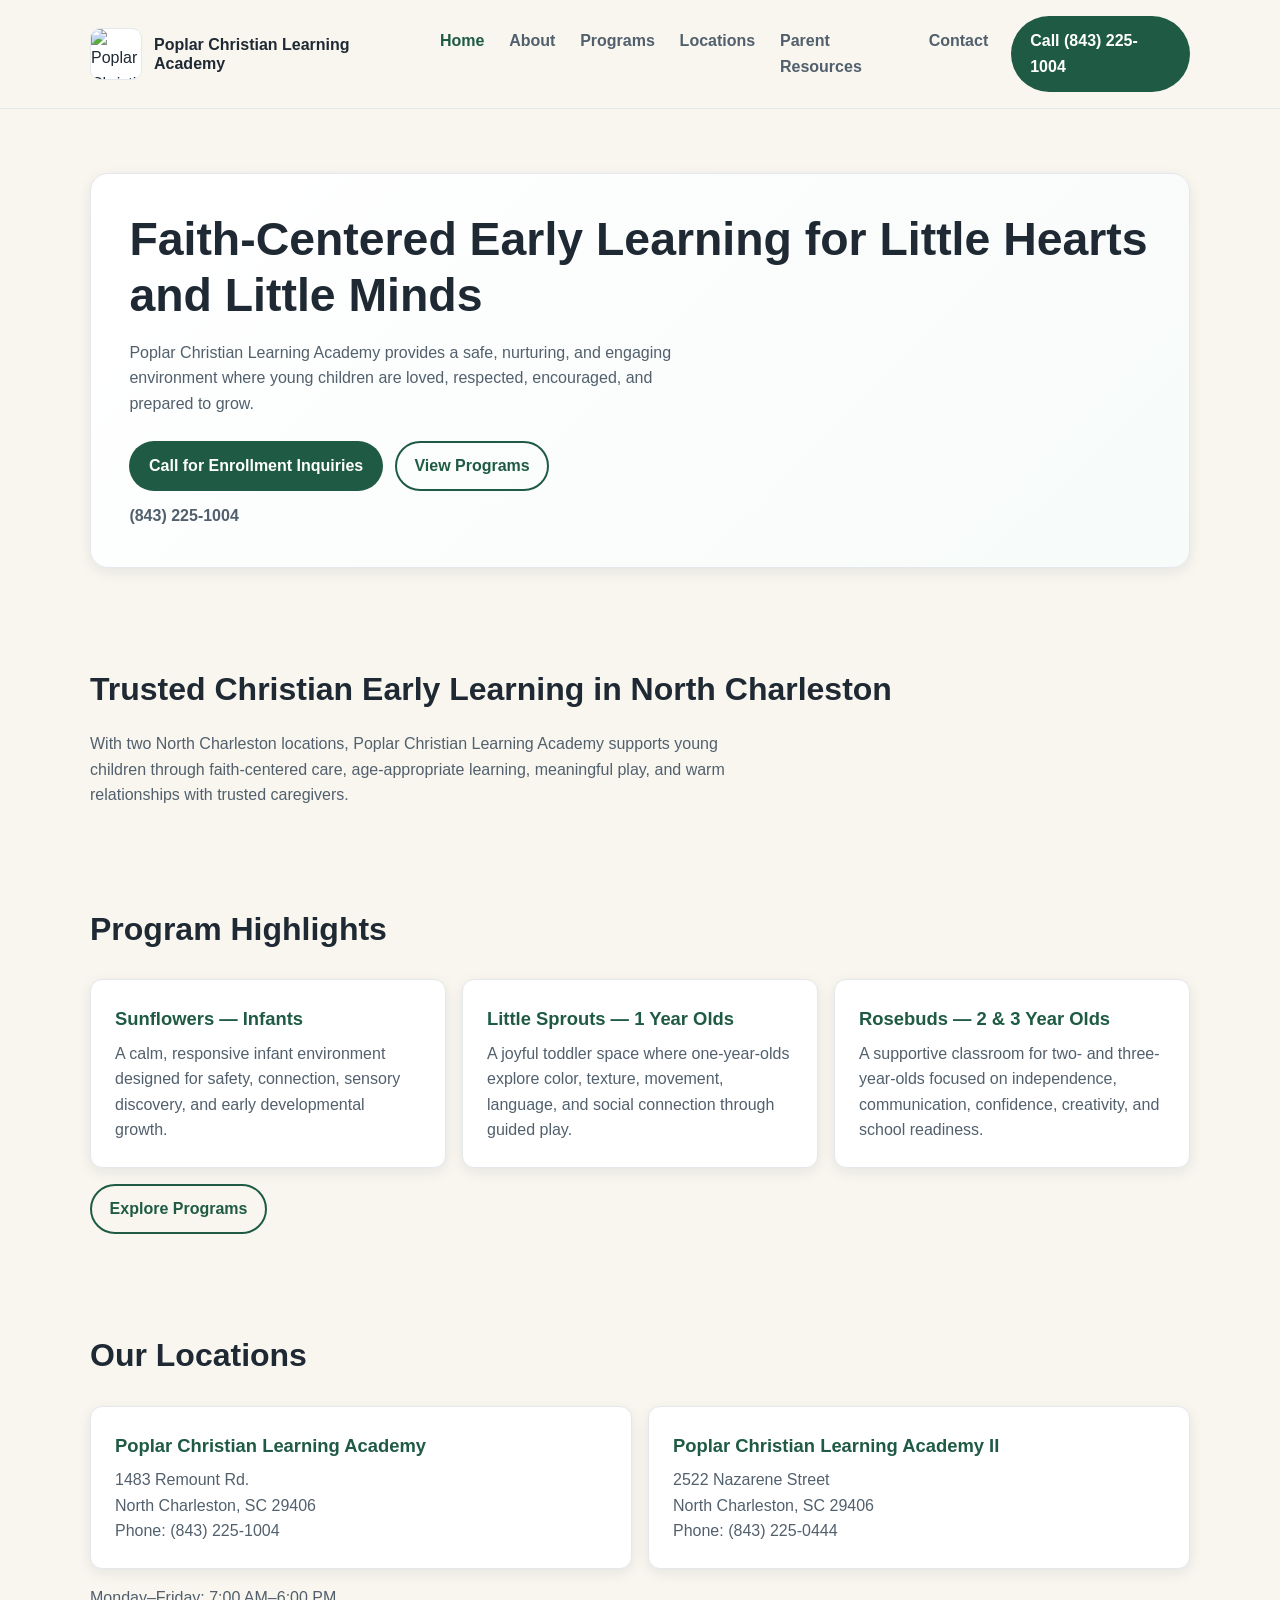
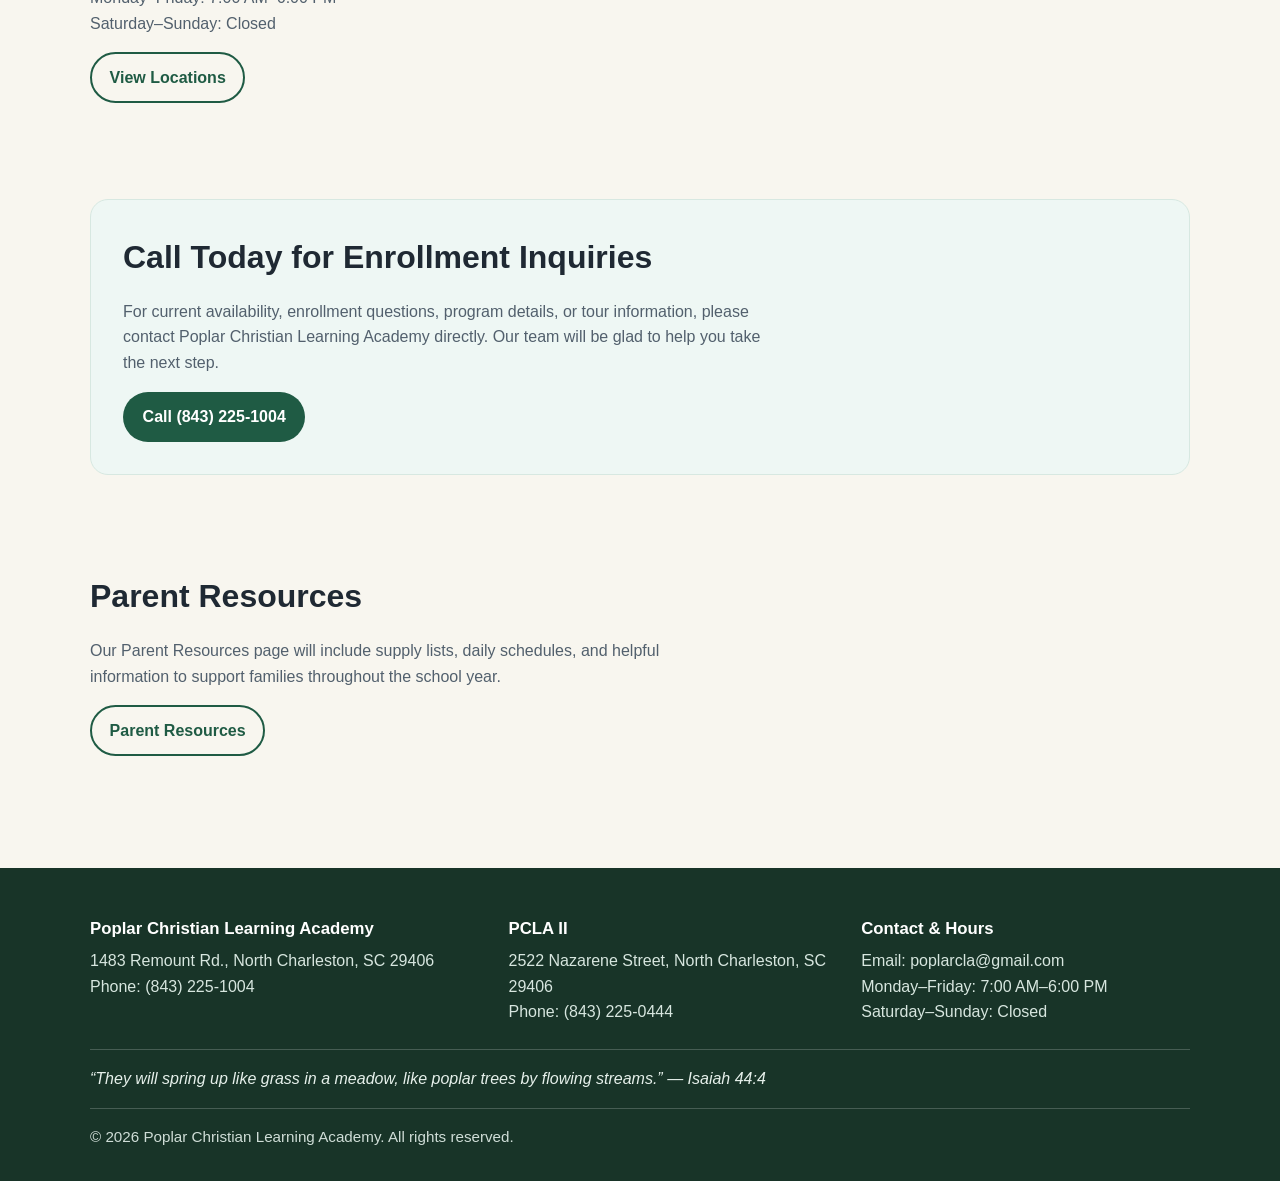
==== index.html @ 13c890c9 "Build initial static PCLA website shell and homepage" ====
<!doctype html>
<html lang="en">
<head>
  <meta charset="utf-8" />
  <meta name="viewport" content="width=device-width, initial-scale=1" />
  <title>Poplar Christian Learning Academy | Home</title>
  <meta name="description" content="Faith-centered early learning and childcare in North Charleston. Call Poplar Christian Learning Academy for enrollment inquiries." />
  <link rel="stylesheet" href="assets/css/styles.css" />
</head>
<body>
<header class="site-header">
  <div class="container">
    <div class="header-row">
      <a class="brand" href="index.html">
        <img class="logo" src="assets/images/logo/poplar_cla.png" alt="Poplar Christian Learning Academy logo" />
        <span class="brand-title">Poplar Christian Learning Academy</span>
      </a>
      <button class="nav-toggle" aria-expanded="false" aria-controls="site-nav" aria-label="Toggle menu">☰</button>
      <nav id="site-nav" class="site-nav" data-open="false" aria-label="Main navigation">
        <ul class="nav-list">
          <li><a class="nav-link" href="index.html" aria-current="page">Home</a></li><li><a class="nav-link" href="about.html">About</a></li><li><a class="nav-link" href="programs.html">Programs</a></li><li><a class="nav-link" href="locations.html">Locations</a></li><li><a class="nav-link" href="parent-resources.html">Parent Resources</a></li><li><a class="nav-link" href="contact.html">Contact</a></li>
        </ul>
      </nav>
      <a class="btn btn-primary header-cta" href="tel:+18432251004">Call (843) 225-1004</a>
    </div>
  </div>
</header>
<main>
  <section class="hero"><div class="container"><div class="hero-card"><h1>Faith-Centered Early Learning for Little Hearts and Little Minds</h1><p>Poplar Christian Learning Academy provides a safe, nurturing, and engaging environment where young children are loved, respected, encouraged, and prepared to grow.</p><div class="hero-actions"><a class="btn btn-primary" href="tel:+18432251004">Call for Enrollment Inquiries</a><a class="btn btn-secondary" href="programs.html">View Programs</a></div><p class="hero-phone">(843) 225-1004</p></div></div></section>
  <section class="section"><div class="container"><h2>Trusted Christian Early Learning in North Charleston</h2><p class="lead">With two North Charleston locations, Poplar Christian Learning Academy supports young children through faith-centered care, age-appropriate learning, meaningful play, and warm relationships with trusted caregivers.</p></div></section>
  <section class="section"><div class="container"><h2>Program Highlights</h2><div class="card-grid cols-3"><article class="card"><h3>Sunflowers — Infants</h3><p>A calm, responsive infant environment designed for safety, connection, sensory discovery, and early developmental growth.</p></article><article class="card"><h3>Little Sprouts — 1 Year Olds</h3><p>A joyful toddler space where one-year-olds explore color, texture, movement, language, and social connection through guided play.</p></article><article class="card"><h3>Rosebuds — 2 &amp; 3 Year Olds</h3><p>A supportive classroom for two- and three-year-olds focused on independence, communication, confidence, creativity, and school readiness.</p></article></div><p style="margin-top:1rem"><a class="btn btn-secondary" href="programs.html">Explore Programs</a></p></div></section>
  <section class="section"><div class="container"><h2>Our Locations</h2><div class="card-grid cols-2"><article class="card"><h3>Poplar Christian Learning Academy</h3><address>1483 Remount Rd.<br />North Charleston, SC 29406<br />Phone: <a href="tel:+18432251004">(843) 225-1004</a></address></article><article class="card"><h3>Poplar Christian Learning Academy II</h3><address>2522 Nazarene Street<br />North Charleston, SC 29406<br />Phone: <a href="tel:+18432250444">(843) 225-0444</a></address></article></div><p class="lead" style="margin-top:1rem">Monday–Friday: 7:00 AM–6:00 PM<br />Saturday–Sunday: Closed</p><p style="margin-top:1rem"><a class="btn btn-secondary" href="locations.html">View Locations</a></p></div></section>
  <section class="section"><div class="container"><div class="banner"><h2>Call Today for Enrollment Inquiries</h2><p class="lead">For current availability, enrollment questions, program details, or tour information, please contact Poplar Christian Learning Academy directly. Our team will be glad to help you take the next step.</p><p style="margin-top:1rem"><a class="btn btn-primary" href="tel:+18432251004">Call (843) 225-1004</a></p></div></div></section>
  <section class="section"><div class="container"><h2>Parent Resources</h2><p class="lead">Our Parent Resources page will include supply lists, daily schedules, and helpful information to support families throughout the school year.</p><p style="margin-top:1rem"><a class="btn btn-secondary" href="parent-resources.html">Parent Resources</a></p></div></section>
</main>
<footer class="site-footer"><div class="container"><div class="footer-grid"><div><h3 class="footer-title">Poplar Christian Learning Academy</h3><p class="footer-text">1483 Remount Rd., North Charleston, SC 29406</p><p class="footer-text">Phone: <a href="tel:+18432251004">(843) 225-1004</a></p></div><div><h3 class="footer-title">PCLA II</h3><p class="footer-text">2522 Nazarene Street, North Charleston, SC 29406</p><p class="footer-text">Phone: <a href="tel:+18432250444">(843) 225-0444</a></p></div><div><h3 class="footer-title">Contact &amp; Hours</h3><p class="footer-text">Email: <a href="mailto:poplarcla@gmail.com">poplarcla@gmail.com</a></p><p class="footer-text">Monday–Friday: 7:00 AM–6:00 PM</p><p class="footer-text">Saturday–Sunday: Closed</p></div></div><p class="scripture">“They will spring up like grass in a meadow, like poplar trees by flowing streams.” — Isaiah 44:4</p><p class="copyright">© 2026 Poplar Christian Learning Academy. All rights reserved.</p></div></footer>
<script src="assets/js/main.js"></script>
</body>
</html>
---- assets/css/styles.css ----
:root {
  --color-bg: #f8f6ef;
  --color-surface: #ffffff;
  --color-text: #1f2933;
  --color-muted: #52606d;
  --color-primary: #1f5b44;
  --color-primary-dark: #174735;
  --color-accent: #d9b86a;
  --color-support: #2d6f7f;
  --color-border: #e4e7eb;
  --shadow-sm: 0 4px 14px rgba(17, 24, 39, 0.08);
  --radius-md: 12px;
  --radius-lg: 18px;
  --space-1: 0.5rem;
  --space-2: 0.75rem;
  --space-3: 1rem;
  --space-4: 1.5rem;
  --space-5: 2rem;
  --space-6: 3rem;
  --space-7: 4rem;
  --max-width: 1100px;
}

* { box-sizing: border-box; margin: 0; padding: 0; }

body {
  font-family: "Segoe UI", Tahoma, Geneva, Verdana, sans-serif;
  color: var(--color-text);
  background: var(--color-bg);
  line-height: 1.6;
}

img { max-width: 100%; display: block; }
a { color: inherit; text-decoration: none; }
ul { list-style: none; }

.container { width: min(100% - 2rem, var(--max-width)); margin-inline: auto; }
.section { padding: var(--space-6) 0; }
.section h2 { font-size: clamp(1.5rem, 2.5vw, 2rem); margin-bottom: var(--space-3); }
.lead { color: var(--color-muted); max-width: 72ch; }

.site-header {
  position: sticky;
  top: 0;
  z-index: 20;
  background: rgba(248, 246, 239, 0.97);
  border-bottom: 1px solid var(--color-border);
}

.header-row { display: flex; align-items: center; justify-content: space-between; gap: var(--space-3); padding: var(--space-3) 0; }
.brand { display: flex; align-items: center; gap: var(--space-2); min-width: 0; }
.logo { width: 52px; height: 52px; object-fit: contain; border-radius: 10px; background: #fff; border: 1px solid var(--color-border); }
.brand-title { font-size: 1rem; font-weight: 700; line-height: 1.2; }

.nav-toggle {
  border: 1px solid var(--color-border);
  background: var(--color-surface);
  border-radius: 8px;
  padding: 0.4rem 0.65rem;
  font-size: 1.2rem;
  color: var(--color-primary);
}

.site-nav { display: none; width: 100%; }
.site-nav[data-open="true"] { display: block; }
.nav-list { display: flex; flex-direction: column; gap: var(--space-1); padding: var(--space-2) 0 var(--space-3); }
.nav-link { display: inline-block; padding: 0.45rem 0.4rem; color: var(--color-muted); font-weight: 600; }
.nav-link:hover, .nav-link:focus-visible, .nav-link[aria-current="page"] { color: var(--color-primary); }

.header-cta { display: none; }

.btn {
  display: inline-flex;
  align-items: center;
  justify-content: center;
  gap: 0.35rem;
  border-radius: 999px;
  font-weight: 700;
  padding: 0.65rem 1.1rem;
  border: 2px solid transparent;
}
.btn-primary { background: var(--color-primary); color: #fff; }
.btn-primary:hover, .btn-primary:focus-visible { background: var(--color-primary-dark); }
.btn-secondary { border-color: var(--color-primary); color: var(--color-primary); background: transparent; }
.btn-secondary:hover, .btn-secondary:focus-visible { background: #e8f2ee; }

.hero { padding: var(--space-7) 0 var(--space-6); }
.hero-card {
  background: linear-gradient(135deg, #ffffff 0%, #f7fbf9 100%);
  border: 1px solid var(--color-border);
  border-radius: var(--radius-lg);
  padding: clamp(1.25rem, 3vw, 2.5rem);
  box-shadow: var(--shadow-sm);
}
.hero h1 { font-size: clamp(1.9rem, 4.2vw, 2.9rem); line-height: 1.2; margin-bottom: var(--space-3); }
.hero p { color: var(--color-muted); max-width: 65ch; }
.hero-actions { display: flex; flex-wrap: wrap; gap: var(--space-2); margin-top: var(--space-4); }
.hero-phone { margin-top: var(--space-2); font-weight: 700; color: var(--color-support); }

.card-grid { display: grid; gap: var(--space-3); margin-top: var(--space-4); }
.card {
  background: var(--color-surface);
  border: 1px solid var(--color-border);
  border-radius: var(--radius-md);
  padding: var(--space-4);
  box-shadow: var(--shadow-sm);
}
.card h3 { font-size: 1.15rem; margin-bottom: 0.45rem; color: var(--color-primary); }
.card p, .card address { color: var(--color-muted); font-style: normal; }

.banner {
  background: #eef7f4;
  border: 1px solid #d7e8e1;
  border-radius: var(--radius-lg);
  padding: var(--space-5);
}

.page-hero { padding: var(--space-6) 0 var(--space-3); }
.placeholder {
  background: var(--color-surface);
  border: 1px dashed #b8c4cc;
  border-radius: var(--radius-md);
  padding: var(--space-5);
}

.site-footer { background: #183428; color: #e6f0eb; margin-top: var(--space-7); }
.footer-grid { display: grid; gap: var(--space-4); padding: var(--space-6) 0 var(--space-4); }
.footer-title { color: #fff; margin-bottom: 0.35rem; font-size: 1.05rem; }
.footer-text, .site-footer a { color: #d7e6df; }
.scripture { border-top: 1px solid rgba(255,255,255,0.2); border-bottom: 1px solid rgba(255,255,255,0.2); padding: var(--space-3) 0; font-style: italic; }
.copyright { padding: var(--space-3) 0 var(--space-5); font-size: 0.95rem; color: #cfddd7; }

@media (min-width: 760px) {
  .header-row { flex-wrap: nowrap; }
  .nav-toggle { display: none; }
  .site-nav { display: block; width: auto; }
  .nav-list { flex-direction: row; padding: 0; gap: var(--space-2); }
  .header-cta { display: inline-flex; }
  .card-grid.cols-3 { grid-template-columns: repeat(3, 1fr); }
  .card-grid.cols-2 { grid-template-columns: repeat(2, 1fr); }
  .footer-grid { grid-template-columns: 1.2fr 1fr 1fr; }
}
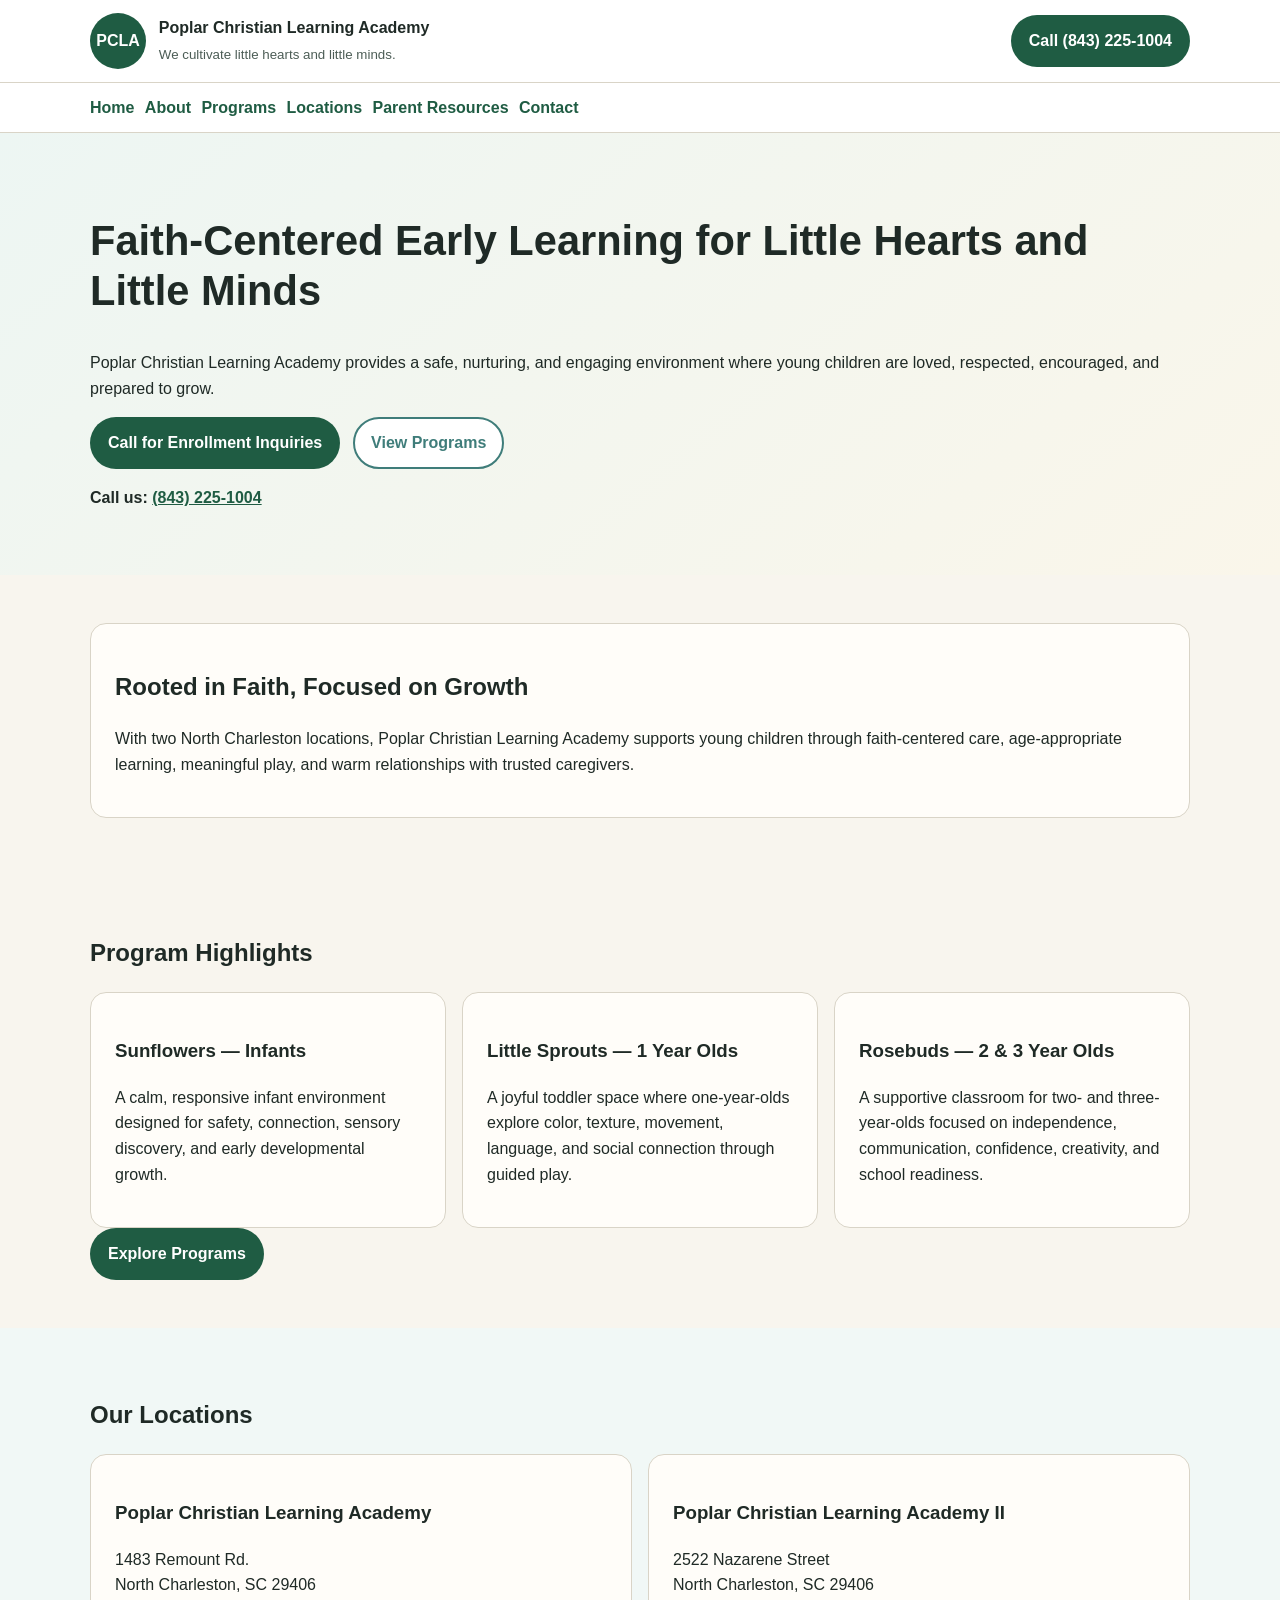
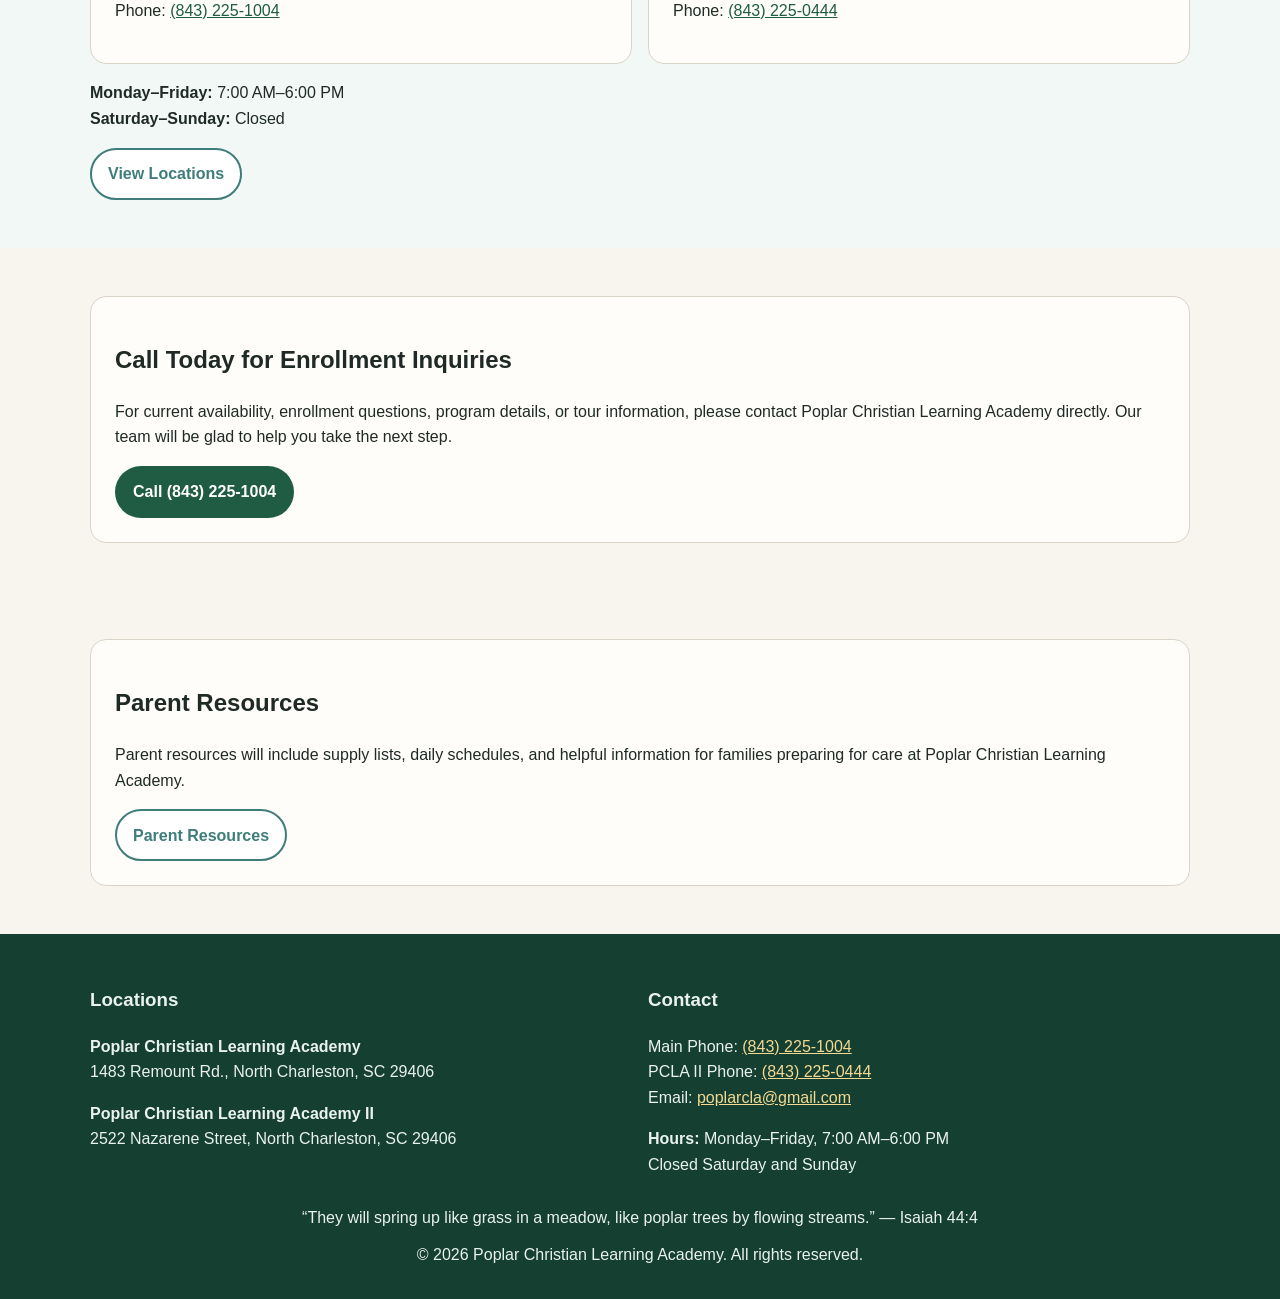
==== commit 5ad29a90: "Build initial static PCLA site shell and homepage" ====
--- a/index.html
+++ b/index.html
@@ -1,39 +1,135 @@
-<!doctype html>
+<!DOCTYPE html>
 <html lang="en">
 <head>
-  <meta charset="utf-8" />
-  <meta name="viewport" content="width=device-width, initial-scale=1" />
+  <meta charset="UTF-8" />
+  <meta name="viewport" content="width=device-width, initial-scale=1.0" />
+  <meta name="description" content="Poplar Christian Learning Academy offers faith-centered early learning in North Charleston. Call for enrollment inquiries and availability." />
   <title>Poplar Christian Learning Academy | Home</title>
-  <meta name="description" content="Faith-centered early learning and childcare in North Charleston. Call Poplar Christian Learning Academy for enrollment inquiries." />
   <link rel="stylesheet" href="assets/css/styles.css" />
 </head>
 <body>
-<header class="site-header">
-  <div class="container">
-    <div class="header-row">
-      <a class="brand" href="index.html">
-        <img class="logo" src="assets/images/logo/poplar_cla.png" alt="Poplar Christian Learning Academy logo" />
-        <span class="brand-title">Poplar Christian Learning Academy</span>
+  <a class="skip-link" href="#main-content">Skip to main content</a>
+  <header class="site-header">
+    <div class="container header-top">
+      <a class="brand" href="index.html" aria-label="Poplar Christian Learning Academy Home">
+        <img src="assets/images/logo/poplar_cla.png" alt="Poplar Christian Learning Academy logo" class="brand-logo" onerror="this.style.display='none'; this.nextElementSibling.style.display='grid';" />
+        <span class="brand-fallback" aria-hidden="true">PCLA</span>
+        <span class="brand-text">
+          <strong>Poplar Christian Learning Academy</strong>
+          <small>We cultivate little hearts and little minds.</small>
+        </span>
       </a>
-      <button class="nav-toggle" aria-expanded="false" aria-controls="site-nav" aria-label="Toggle menu">☰</button>
-      <nav id="site-nav" class="site-nav" data-open="false" aria-label="Main navigation">
-        <ul class="nav-list">
-          <li><a class="nav-link" href="index.html" aria-current="page">Home</a></li><li><a class="nav-link" href="about.html">About</a></li><li><a class="nav-link" href="programs.html">Programs</a></li><li><a class="nav-link" href="locations.html">Locations</a></li><li><a class="nav-link" href="parent-resources.html">Parent Resources</a></li><li><a class="nav-link" href="contact.html">Contact</a></li>
-        </ul>
-      </nav>
-      <a class="btn btn-primary header-cta" href="tel:+18432251004">Call (843) 225-1004</a>
+      <a class="btn btn-call desktop-call" href="tel:+18432251004">Call (843) 225-1004</a>
+      <button class="menu-toggle" id="menu-toggle" aria-expanded="false" aria-controls="primary-nav" aria-label="Toggle navigation menu">
+        <span></span><span></span><span></span>
+      </button>
     </div>
-  </div>
-</header>
-<main>
-  <section class="hero"><div class="container"><div class="hero-card"><h1>Faith-Centered Early Learning for Little Hearts and Little Minds</h1><p>Poplar Christian Learning Academy provides a safe, nurturing, and engaging environment where young children are loved, respected, encouraged, and prepared to grow.</p><div class="hero-actions"><a class="btn btn-primary" href="tel:+18432251004">Call for Enrollment Inquiries</a><a class="btn btn-secondary" href="programs.html">View Programs</a></div><p class="hero-phone">(843) 225-1004</p></div></div></section>
-  <section class="section"><div class="container"><h2>Trusted Christian Early Learning in North Charleston</h2><p class="lead">With two North Charleston locations, Poplar Christian Learning Academy supports young children through faith-centered care, age-appropriate learning, meaningful play, and warm relationships with trusted caregivers.</p></div></section>
-  <section class="section"><div class="container"><h2>Program Highlights</h2><div class="card-grid cols-3"><article class="card"><h3>Sunflowers — Infants</h3><p>A calm, responsive infant environment designed for safety, connection, sensory discovery, and early developmental growth.</p></article><article class="card"><h3>Little Sprouts — 1 Year Olds</h3><p>A joyful toddler space where one-year-olds explore color, texture, movement, language, and social connection through guided play.</p></article><article class="card"><h3>Rosebuds — 2 &amp; 3 Year Olds</h3><p>A supportive classroom for two- and three-year-olds focused on independence, communication, confidence, creativity, and school readiness.</p></article></div><p style="margin-top:1rem"><a class="btn btn-secondary" href="programs.html">Explore Programs</a></p></div></section>
-  <section class="section"><div class="container"><h2>Our Locations</h2><div class="card-grid cols-2"><article class="card"><h3>Poplar Christian Learning Academy</h3><address>1483 Remount Rd.<br />North Charleston, SC 29406<br />Phone: <a href="tel:+18432251004">(843) 225-1004</a></address></article><article class="card"><h3>Poplar Christian Learning Academy II</h3><address>2522 Nazarene Street<br />North Charleston, SC 29406<br />Phone: <a href="tel:+18432250444">(843) 225-0444</a></address></article></div><p class="lead" style="margin-top:1rem">Monday–Friday: 7:00 AM–6:00 PM<br />Saturday–Sunday: Closed</p><p style="margin-top:1rem"><a class="btn btn-secondary" href="locations.html">View Locations</a></p></div></section>
-  <section class="section"><div class="container"><div class="banner"><h2>Call Today for Enrollment Inquiries</h2><p class="lead">For current availability, enrollment questions, program details, or tour information, please contact Poplar Christian Learning Academy directly. Our team will be glad to help you take the next step.</p><p style="margin-top:1rem"><a class="btn btn-primary" href="tel:+18432251004">Call (843) 225-1004</a></p></div></div></section>
-  <section class="section"><div class="container"><h2>Parent Resources</h2><p class="lead">Our Parent Resources page will include supply lists, daily schedules, and helpful information to support families throughout the school year.</p><p style="margin-top:1rem"><a class="btn btn-secondary" href="parent-resources.html">Parent Resources</a></p></div></section>
-</main>
-<footer class="site-footer"><div class="container"><div class="footer-grid"><div><h3 class="footer-title">Poplar Christian Learning Academy</h3><p class="footer-text">1483 Remount Rd., North Charleston, SC 29406</p><p class="footer-text">Phone: <a href="tel:+18432251004">(843) 225-1004</a></p></div><div><h3 class="footer-title">PCLA II</h3><p class="footer-text">2522 Nazarene Street, North Charleston, SC 29406</p><p class="footer-text">Phone: <a href="tel:+18432250444">(843) 225-0444</a></p></div><div><h3 class="footer-title">Contact &amp; Hours</h3><p class="footer-text">Email: <a href="mailto:poplarcla@gmail.com">poplarcla@gmail.com</a></p><p class="footer-text">Monday–Friday: 7:00 AM–6:00 PM</p><p class="footer-text">Saturday–Sunday: Closed</p></div></div><p class="scripture">“They will spring up like grass in a meadow, like poplar trees by flowing streams.” — Isaiah 44:4</p><p class="copyright">© 2026 Poplar Christian Learning Academy. All rights reserved.</p></div></footer>
-<script src="assets/js/main.js"></script>
+    <nav class="site-nav" id="primary-nav" aria-label="Main navigation">
+      <div class="container nav-inner">
+        <a href="index.html" aria-current="page">Home</a>
+        <a href="about.html">About</a>
+        <a href="programs.html">Programs</a>
+        <a href="locations.html">Locations</a>
+        <a href="parent-resources.html">Parent Resources</a>
+        <a href="contact.html">Contact</a>
+        <a class="btn btn-call mobile-call" href="tel:+18432251004">Call (843) 225-1004</a>
+      </div>
+    </nav>
+  </header>
+
+  <main id="main-content">
+    <section class="hero section">
+      <div class="container">
+        <h1>Faith-Centered Early Learning for Little Hearts and Little Minds</h1>
+        <p>Poplar Christian Learning Academy provides a safe, nurturing, and engaging environment where young children are loved, respected, encouraged, and prepared to grow.</p>
+        <div class="hero-actions">
+          <a class="btn btn-primary" href="tel:+18432251004">Call for Enrollment Inquiries</a>
+          <a class="btn btn-secondary" href="programs.html">View Programs</a>
+        </div>
+        <p class="hero-phone">Call us: <a href="tel:+18432251004">(843) 225-1004</a></p>
+      </div>
+    </section>
+
+    <section class="section">
+      <div class="container card">
+        <h2>Rooted in Faith, Focused on Growth</h2>
+        <p>With two North Charleston locations, Poplar Christian Learning Academy supports young children through faith-centered care, age-appropriate learning, meaningful play, and warm relationships with trusted caregivers.</p>
+      </div>
+    </section>
+
+    <section class="section">
+      <div class="container">
+        <h2>Program Highlights</h2>
+        <div class="grid cards-3">
+          <article class="card">
+            <h3>Sunflowers — Infants</h3>
+            <p>A calm, responsive infant environment designed for safety, connection, sensory discovery, and early developmental growth.</p>
+          </article>
+          <article class="card">
+            <h3>Little Sprouts — 1 Year Olds</h3>
+            <p>A joyful toddler space where one-year-olds explore color, texture, movement, language, and social connection through guided play.</p>
+          </article>
+          <article class="card">
+            <h3>Rosebuds — 2 &amp; 3 Year Olds</h3>
+            <p>A supportive classroom for two- and three-year-olds focused on independence, communication, confidence, creativity, and school readiness.</p>
+          </article>
+        </div>
+        <a class="btn btn-primary" href="programs.html">Explore Programs</a>
+      </div>
+    </section>
+
+    <section class="section alt">
+      <div class="container">
+        <h2>Our Locations</h2>
+        <div class="grid cards-2">
+          <article class="card">
+            <h3>Poplar Christian Learning Academy</h3>
+            <p>1483 Remount Rd.<br />North Charleston, SC 29406<br />Phone: <a href="tel:+18432251004">(843) 225-1004</a></p>
+          </article>
+          <article class="card">
+            <h3>Poplar Christian Learning Academy II</h3>
+            <p>2522 Nazarene Street<br />North Charleston, SC 29406<br />Phone: <a href="tel:+18432250444">(843) 225-0444</a></p>
+          </article>
+        </div>
+        <p><strong>Monday–Friday:</strong> 7:00 AM–6:00 PM<br /><strong>Saturday–Sunday:</strong> Closed</p>
+        <a class="btn btn-secondary" href="locations.html">View Locations</a>
+      </div>
+    </section>
+
+    <section class="section cta">
+      <div class="container card">
+        <h2>Call Today for Enrollment Inquiries</h2>
+        <p>For current availability, enrollment questions, program details, or tour information, please contact Poplar Christian Learning Academy directly. Our team will be glad to help you take the next step.</p>
+        <a class="btn btn-primary" href="tel:+18432251004">Call (843) 225-1004</a>
+      </div>
+    </section>
+
+    <section class="section">
+      <div class="container card">
+        <h2>Parent Resources</h2>
+        <p>Parent resources will include supply lists, daily schedules, and helpful information for families preparing for care at Poplar Christian Learning Academy.</p>
+        <a class="btn btn-secondary" href="parent-resources.html">Parent Resources</a>
+      </div>
+    </section>
+  </main>
+
+  <footer class="site-footer">
+    <div class="container footer-grid">
+      <div>
+        <h3>Locations</h3>
+        <p><strong>Poplar Christian Learning Academy</strong><br />1483 Remount Rd., North Charleston, SC 29406</p>
+        <p><strong>Poplar Christian Learning Academy II</strong><br />2522 Nazarene Street, North Charleston, SC 29406</p>
+      </div>
+      <div>
+        <h3>Contact</h3>
+        <p>Main Phone: <a href="tel:+18432251004">(843) 225-1004</a><br />PCLA II Phone: <a href="tel:+18432250444">(843) 225-0444</a><br />Email: <a href="mailto:poplarcla@gmail.com">poplarcla@gmail.com</a></p>
+        <p><strong>Hours:</strong> Monday–Friday, 7:00 AM–6:00 PM<br />Closed Saturday and Sunday</p>
+      </div>
+    </div>
+    <p class="scripture">“They will spring up like grass in a meadow, like poplar trees by flowing streams.” — Isaiah 44:4</p>
+    <p class="copyright">© 2026 Poplar Christian Learning Academy. All rights reserved.</p>
+  </footer>
+
+  <script src="assets/js/main.js"></script>
 </body>
 </html>
--- a/assets/css/styles.css
+++ b/assets/css/styles.css
@@ -1,142 +1,66 @@
 :root {
-  --color-bg: #f8f6ef;
-  --color-surface: #ffffff;
-  --color-text: #1f2933;
-  --color-muted: #52606d;
-  --color-primary: #1f5b44;
-  --color-primary-dark: #174735;
-  --color-accent: #d9b86a;
-  --color-support: #2d6f7f;
-  --color-border: #e4e7eb;
-  --shadow-sm: 0 4px 14px rgba(17, 24, 39, 0.08);
-  --radius-md: 12px;
-  --radius-lg: 18px;
-  --space-1: 0.5rem;
-  --space-2: 0.75rem;
-  --space-3: 1rem;
-  --space-4: 1.5rem;
-  --space-5: 2rem;
-  --space-6: 3rem;
-  --space-7: 4rem;
-  --max-width: 1100px;
+  --bg: #f8f5ee;
+  --surface: #fffdf9;
+  --text: #1f2a26;
+  --primary: #1f5c43;
+  --secondary: #3f7d7a;
+  --accent: #c9a454;
+  --border: #d9d4c7;
 }
-
-* { box-sizing: border-box; margin: 0; padding: 0; }
-
+* { box-sizing: border-box; }
 body {
-  font-family: "Segoe UI", Tahoma, Geneva, Verdana, sans-serif;
-  color: var(--color-text);
-  background: var(--color-bg);
+  margin: 0;
+  font-family: Arial, Helvetica, sans-serif;
+  color: var(--text);
+  background: var(--bg);
   line-height: 1.6;
 }
+a { color: var(--primary); }
+.container { width: min(1100px, 92%); margin: 0 auto; }
+.section { padding: 3rem 0; }
+.alt { background: #f1f8f6; }
+.card {
+  background: var(--surface);
+  border: 1px solid var(--border);
+  border-radius: 1rem;
+  padding: 1.5rem;
+}
+.site-header { background: #fff; border-bottom: 1px solid var(--border); position: sticky; top: 0; z-index: 5; }
+.header-top { display: flex; align-items: center; gap: 1rem; padding: 0.8rem 0; }
+.brand { display: flex; align-items: center; gap: 0.8rem; color: inherit; text-decoration: none; }
+.brand-logo { width: 56px; height: 56px; object-fit: contain; border-radius: 50%; background: #fff; }
+.brand-fallback { display: none; place-items: center; width: 56px; height: 56px; border-radius: 50%; background: var(--primary); color: #fff; font-weight: 700; }
+.brand-text strong { display: block; font-size: 1rem; }
+.brand-text small { color: #4c5d56; }
+.menu-toggle { margin-left: auto; border: 1px solid var(--border); background: #fff; border-radius: .5rem; padding: .45rem; display: grid; gap: 4px; }
+.menu-toggle span { width: 24px; height: 2px; background: var(--text); display: block; }
+.site-nav { display: none; border-top: 1px solid var(--border); }
+.site-nav.open { display: block; }
+.nav-inner { display: flex; flex-direction: column; padding: .7rem 0 1rem; gap: .65rem; }
+.nav-inner a { text-decoration: none; font-weight: 600; }
+.btn { display: inline-block; text-decoration: none; border-radius: 999px; padding: .7rem 1rem; font-weight: 700; border: 2px solid transparent; }
+.btn-primary, .btn-call { background: var(--primary); color: #fff; }
+.btn-secondary { background: #fff; border-color: var(--secondary); color: var(--secondary); }
+.mobile-call { text-align: center; }
+.desktop-call { display: none; margin-left: auto; }
+.hero { background: linear-gradient(140deg, #edf6f3, #faf6ea); }
+.hero h1 { font-size: clamp(1.8rem, 4vw, 2.6rem); line-height: 1.2; }
+.hero-actions { display: flex; flex-wrap: wrap; gap: .8rem; margin: 1rem 0; }
+.hero-phone { font-weight: 700; }
+.grid { display: grid; gap: 1rem; }
+.footer-grid { display: grid; gap: 1rem; }
+.site-footer { background: #143f31; color: #eaf2ee; padding: 2rem 0; }
+.site-footer a { color: #f4d992; }
+.scripture, .copyright { text-align: center; margin: .7rem auto 0; width: min(1000px, 92%); }
+.skip-link { position: absolute; left: -999px; }
+.skip-link:focus { left: 1rem; top: 1rem; background: #fff; padding: .5rem; z-index: 10; }
 
-img { max-width: 100%; display: block; }
-a { color: inherit; text-decoration: none; }
-ul { list-style: none; }
-
-.container { width: min(100% - 2rem, var(--max-width)); margin-inline: auto; }
-.section { padding: var(--space-6) 0; }
-.section h2 { font-size: clamp(1.5rem, 2.5vw, 2rem); margin-bottom: var(--space-3); }
-.lead { color: var(--color-muted); max-width: 72ch; }
-
-.site-header {
-  position: sticky;
-  top: 0;
-  z-index: 20;
-  background: rgba(248, 246, 239, 0.97);
-  border-bottom: 1px solid var(--color-border);
+@media (min-width: 800px) {
+  .menu-toggle, .mobile-call { display: none; }
+  .desktop-call { display: inline-block; }
+  .site-nav { display: block; }
+  .nav-inner { flex-direction: row; align-items: center; padding: .75rem 0; }
+  .nav-inner a:last-child { margin-left: auto; }
+  .cards-3 { grid-template-columns: repeat(3, 1fr); }
+  .cards-2, .footer-grid { grid-template-columns: repeat(2, 1fr); }
 }
-
-.header-row { display: flex; align-items: center; justify-content: space-between; gap: var(--space-3); padding: var(--space-3) 0; }
-.brand { display: flex; align-items: center; gap: var(--space-2); min-width: 0; }
-.logo { width: 52px; height: 52px; object-fit: contain; border-radius: 10px; background: #fff; border: 1px solid var(--color-border); }
-.brand-title { font-size: 1rem; font-weight: 700; line-height: 1.2; }
-
-.nav-toggle {
-  border: 1px solid var(--color-border);
-  background: var(--color-surface);
-  border-radius: 8px;
-  padding: 0.4rem 0.65rem;
-  font-size: 1.2rem;
-  color: var(--color-primary);
-}
-
-.site-nav { display: none; width: 100%; }
-.site-nav[data-open="true"] { display: block; }
-.nav-list { display: flex; flex-direction: column; gap: var(--space-1); padding: var(--space-2) 0 var(--space-3); }
-.nav-link { display: inline-block; padding: 0.45rem 0.4rem; color: var(--color-muted); font-weight: 600; }
-.nav-link:hover, .nav-link:focus-visible, .nav-link[aria-current="page"] { color: var(--color-primary); }
-
-.header-cta { display: none; }
-
-.btn {
-  display: inline-flex;
-  align-items: center;
-  justify-content: center;
-  gap: 0.35rem;
-  border-radius: 999px;
-  font-weight: 700;
-  padding: 0.65rem 1.1rem;
-  border: 2px solid transparent;
-}
-.btn-primary { background: var(--color-primary); color: #fff; }
-.btn-primary:hover, .btn-primary:focus-visible { background: var(--color-primary-dark); }
-.btn-secondary { border-color: var(--color-primary); color: var(--color-primary); background: transparent; }
-.btn-secondary:hover, .btn-secondary:focus-visible { background: #e8f2ee; }
-
-.hero { padding: var(--space-7) 0 var(--space-6); }
-.hero-card {
-  background: linear-gradient(135deg, #ffffff 0%, #f7fbf9 100%);
-  border: 1px solid var(--color-border);
-  border-radius: var(--radius-lg);
-  padding: clamp(1.25rem, 3vw, 2.5rem);
-  box-shadow: var(--shadow-sm);
-}
-.hero h1 { font-size: clamp(1.9rem, 4.2vw, 2.9rem); line-height: 1.2; margin-bottom: var(--space-3); }
-.hero p { color: var(--color-muted); max-width: 65ch; }
-.hero-actions { display: flex; flex-wrap: wrap; gap: var(--space-2); margin-top: var(--space-4); }
-.hero-phone { margin-top: var(--space-2); font-weight: 700; color: var(--color-support); }
-
-.card-grid { display: grid; gap: var(--space-3); margin-top: var(--space-4); }
-.card {
-  background: var(--color-surface);
-  border: 1px solid var(--color-border);
-  border-radius: var(--radius-md);
-  padding: var(--space-4);
-  box-shadow: var(--shadow-sm);
-}
-.card h3 { font-size: 1.15rem; margin-bottom: 0.45rem; color: var(--color-primary); }
-.card p, .card address { color: var(--color-muted); font-style: normal; }
-
-.banner {
-  background: #eef7f4;
-  border: 1px solid #d7e8e1;
-  border-radius: var(--radius-lg);
-  padding: var(--space-5);
-}
-
-.page-hero { padding: var(--space-6) 0 var(--space-3); }
-.placeholder {
-  background: var(--color-surface);
-  border: 1px dashed #b8c4cc;
-  border-radius: var(--radius-md);
-  padding: var(--space-5);
-}
-
-.site-footer { background: #183428; color: #e6f0eb; margin-top: var(--space-7); }
-.footer-grid { display: grid; gap: var(--space-4); padding: var(--space-6) 0 var(--space-4); }
-.footer-title { color: #fff; margin-bottom: 0.35rem; font-size: 1.05rem; }
-.footer-text, .site-footer a { color: #d7e6df; }
-.scripture { border-top: 1px solid rgba(255,255,255,0.2); border-bottom: 1px solid rgba(255,255,255,0.2); padding: var(--space-3) 0; font-style: italic; }
-.copyright { padding: var(--space-3) 0 var(--space-5); font-size: 0.95rem; color: #cfddd7; }
-
-@media (min-width: 760px) {
-  .header-row { flex-wrap: nowrap; }
-  .nav-toggle { display: none; }
-  .site-nav { display: block; width: auto; }
-  .nav-list { flex-direction: row; padding: 0; gap: var(--space-2); }
-  .header-cta { display: inline-flex; }
-  .card-grid.cols-3 { grid-template-columns: repeat(3, 1fr); }
-  .card-grid.cols-2 { grid-template-columns: repeat(2, 1fr); }
-  .footer-grid { grid-template-columns: 1.2fr 1fr 1fr; }
-}
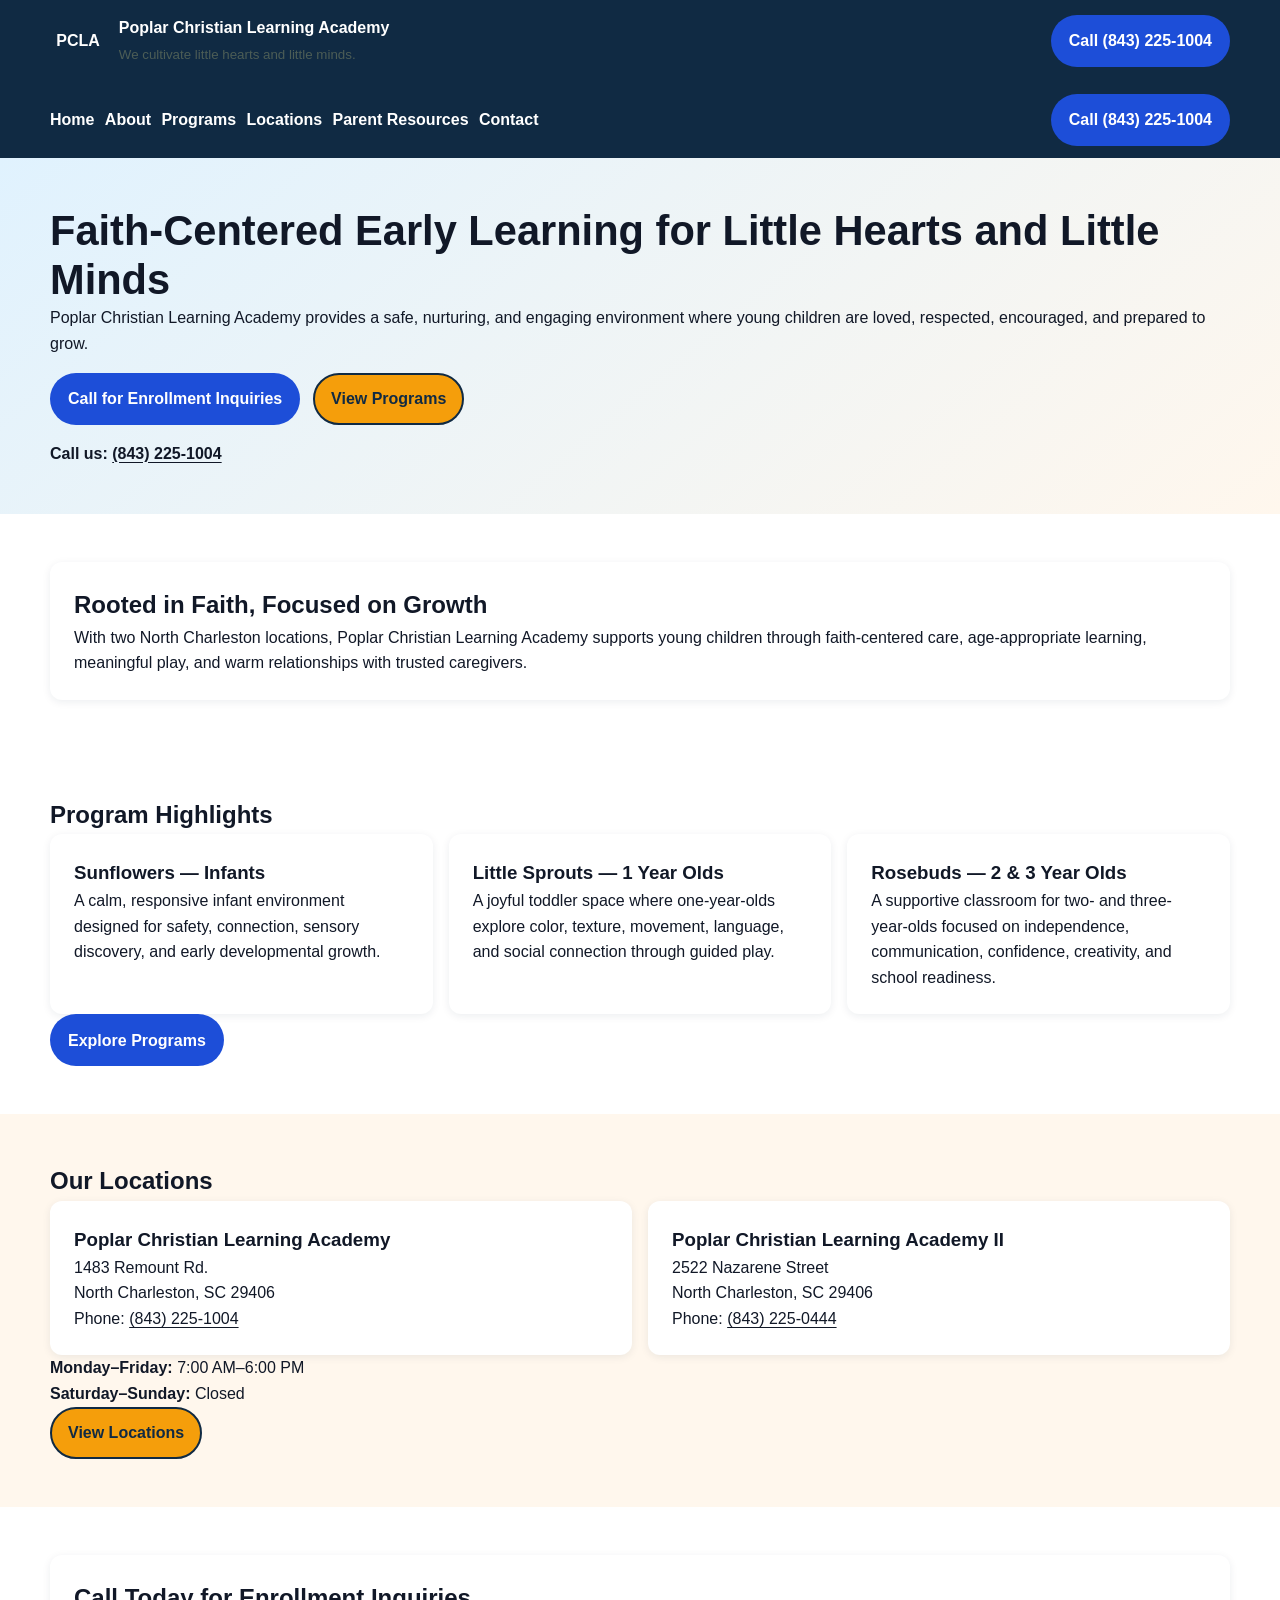
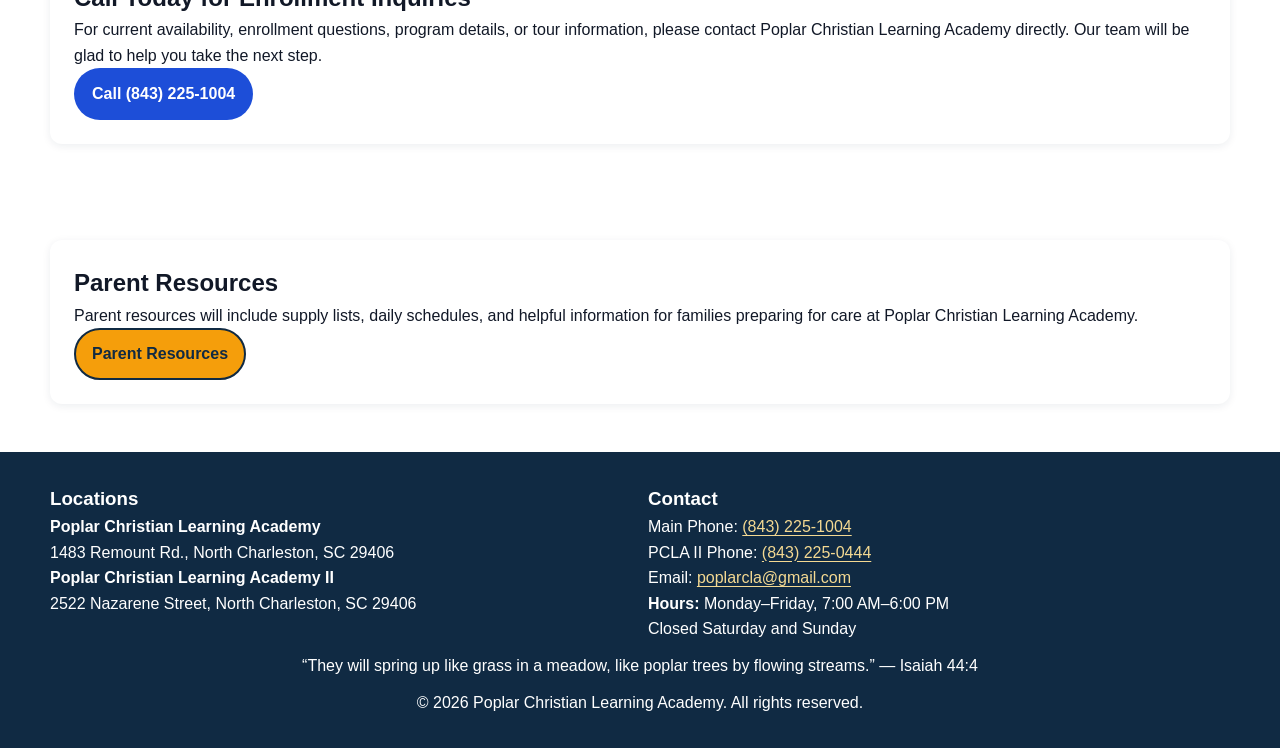
==== commit fbf97d69: "Rebuild static site structure and add accessibility documentation" ====
--- a/index.html
+++ b/index.html
@@ -5,6 +5,9 @@
   <meta name="viewport" content="width=device-width, initial-scale=1.0" />
   <meta name="description" content="Poplar Christian Learning Academy offers faith-centered early learning in North Charleston. Call for enrollment inquiries and availability." />
   <title>Poplar Christian Learning Academy | Home</title>
+  <meta property="og:title" content="Poplar Christian Learning Academy | Home" />
+  <meta property="og:description" content="Poplar Christian Learning Academy offers faith-centered early learning in North Charleston. Call for enrollment inquiries and availability." />
+  <link rel="stylesheet" href="assets/css/reset.css" />
   <link rel="stylesheet" href="assets/css/styles.css" />
 </head>
 <body>
--- a/assets/css/styles.css
+++ b/assets/css/styles.css
@@ -1,11 +1,6 @@
+
 :root {
-  --bg: #f8f5ee;
-  --surface: #fffdf9;
-  --text: #1f2a26;
-  --primary: #1f5c43;
-  --secondary: #3f7d7a;
-  --accent: #c9a454;
-  --border: #d9d4c7;
+  --color-navy: #102A43;--color-blue: #1D4ED8;--color-blue-dark: #1E40AF;--color-gold: #F59E0B;--color-gold-light: #FBBF24;--color-rose: #BE123C;--color-rose-dark: #9F1239;--color-emerald: #047857;--color-sky: #E0F2FE;--color-cream: #FFF7ED;--color-white: #FFFFFF;--color-text: #111827;--color-muted: #475569;--radius-sm: 0.375rem;--radius-md: 0.75rem;--radius-lg: 1.25rem;--shadow-sm: 0 2px 8px rgba(16, 42, 67, 0.08);--shadow-md: 0 8px 24px rgba(16, 42, 67, 0.14);--shadow-lg: 0 16px 40px rgba(16, 42, 67, 0.18);--transition-fast: 160ms ease;--transition-medium: 260ms ease;--container-max: 1180px;
 }
 * { box-sizing: border-box; }
 body {
@@ -64,3 +59,368 @@
   .cards-3 { grid-template-columns: repeat(3, 1fr); }
   .cards-2, .footer-grid { grid-template-columns: repeat(2, 1fr); }
 }
+
+.nav-inner a[aria-current="page"] {
+  color: var(--secondary);
+}
+
+.programs-stack {
+  display: grid;
+  gap: 1.2rem;
+}
+
+.program-card {
+  padding: 1.4rem;
+}
+
+.program-head {
+  display: flex;
+  flex-wrap: wrap;
+  justify-content: space-between;
+  gap: 0.6rem;
+  align-items: center;
+}
+
+.age-badge {
+  display: inline-block;
+  border: 1px solid var(--border);
+  background: #f6f3ea;
+  color: var(--primary);
+  border-radius: 999px;
+  padding: 0.3rem 0.8rem;
+  font-size: 0.9rem;
+  font-weight: 700;
+}
+
+.program-lists h3 {
+  margin-bottom: 0.35rem;
+}
+
+.program-lists ul {
+  margin: 0;
+  padding-left: 1.1rem;
+}
+
+.program-lists li {
+  margin-bottom: 0.3rem;
+}
+
+.program-benefits {
+  margin-top: 1rem;
+}
+
+.mini-card {
+  padding: 1rem;
+}
+
+.enrollment-cta {
+  text-align: left;
+}
+
+.locations-grid {
+  align-items: stretch;
+}
+
+.location-card {
+  display: flex;
+  flex-direction: column;
+  gap: 0.5rem;
+}
+
+.location-address {
+  margin: 0;
+}
+
+.location-actions {
+  display: flex;
+  flex-wrap: wrap;
+  gap: 0.7rem;
+  margin-top: 0.4rem;
+}
+
+.locations-note {
+  margin-top: 1rem;
+  font-weight: 700;
+}
+
+.hours-grid {
+  display: grid;
+  gap: 1rem;
+  margin-bottom: 1rem;
+}
+
+.hours-grid h3 {
+  margin-bottom: 0.2rem;
+}
+
+.hours-grid p {
+  margin: 0;
+}
+
+.contact-guidance-grid {
+  margin-top: 1rem;
+}
+
+@media (min-width: 800px) {
+  .hours-grid {
+    grid-template-columns: repeat(2, 1fr);
+  }
+}
+
+.about-story-grid {
+  display: grid;
+  gap: 1rem;
+  align-items: start;
+}
+
+.about-highlight {
+  background: linear-gradient(160deg, #f0f8f5, #fcf8ed);
+}
+
+.about-highlight h3 {
+  margin-top: 0;
+}
+
+.about-highlight ul {
+  margin: 0;
+  padding-left: 1.2rem;
+}
+
+.about-highlight li {
+  margin-bottom: 0.35rem;
+}
+
+.about-values-grid,
+.about-expect-grid,
+.about-location-grid,
+.about-leadership-grid {
+  margin-top: 1rem;
+}
+
+.about-leader-card {
+  text-align: center;
+}
+
+.leader-initials {
+  width: 64px;
+  height: 64px;
+  border-radius: 50%;
+  display: grid;
+  place-items: center;
+  margin: 0 auto 0.8rem;
+  background: #e6f1ed;
+  border: 1px solid var(--border);
+  color: var(--primary);
+  font-weight: 700;
+}
+
+@media (min-width: 800px) {
+  .about-story-grid {
+    grid-template-columns: 1.4fr 1fr;
+  }
+}
+
+.resources-grid {
+  align-items: stretch;
+}
+
+.resource-card {
+  display: flex;
+  flex-direction: column;
+  gap: 0.7rem;
+}
+
+.resource-card .btn {
+  margin-top: auto;
+  width: fit-content;
+}
+
+.prep-checklist {
+  margin: 1rem 0 0;
+  padding: 0;
+  list-style: none;
+  display: grid;
+  gap: 0.7rem;
+}
+
+.prep-checklist li {
+  background: #f6f3ea;
+  border: 1px solid var(--border);
+  border-radius: 0.7rem;
+  padding: 0.7rem 0.85rem;
+}
+
+.faq-list {
+  margin: 1rem 0 0;
+  display: grid;
+  gap: 0.8rem;
+}
+
+.faq-item {
+  border: 1px solid var(--border);
+  background: #fff;
+  border-radius: 0.8rem;
+  padding: 0.9rem 1rem;
+}
+
+.faq-item dt {
+  font-weight: 700;
+}
+
+.faq-item dd {
+  margin: 0.45rem 0 0;
+}
+
+.resource-note {
+  background: linear-gradient(160deg, #f0f8f5, #fcf8ed);
+}
+
+.contact-options-grid {
+  align-items: stretch;
+}
+
+.contact-option-card {
+  display: flex;
+  flex-direction: column;
+  gap: 0.7rem;
+}
+
+.contact-option-card .btn {
+  margin-top: auto;
+  width: fit-content;
+}
+
+.contact-callout {
+  background: #f6f3ea;
+  border: 1px solid var(--border);
+  border-radius: 0.8rem;
+  padding: 0.75rem 0.9rem;
+}
+
+.contact-form {
+  margin-top: 1rem;
+}
+
+.form-grid {
+  display: grid;
+  gap: 1rem;
+  margin-bottom: 1rem;
+}
+
+.form-field {
+  display: grid;
+  gap: 0.35rem;
+}
+
+.form-field label,
+.children-fieldset legend {
+  font-weight: 700;
+}
+
+.form-field input,
+.form-field select,
+.form-field textarea,
+.children-fields input {
+  width: 100%;
+  border: 1px solid var(--border);
+  border-radius: 0.55rem;
+  background: #fff;
+  color: var(--text);
+  padding: 0.6rem 0.7rem;
+  font: inherit;
+}
+
+.form-field textarea {
+  resize: vertical;
+  min-height: 130px;
+}
+
+.form-field input:focus,
+.form-field select:focus,
+.form-field textarea:focus,
+.children-fields input:focus {
+  outline: 3px solid #cfe5df;
+  outline-offset: 1px;
+  border-color: var(--secondary);
+}
+
+.children-fieldset {
+  border: 1px solid var(--border);
+  border-radius: 0.8rem;
+  padding: 0.8rem;
+  margin: 0 0 1rem;
+}
+
+.field-help {
+  margin: 0 0 0.8rem;
+  color: #44544f;
+}
+
+.children-fields {
+  display: grid;
+  gap: 0.7rem;
+}
+
+.child-fields-row {
+  display: grid;
+  gap: 0.7rem;
+  padding: 0.7rem;
+  border: 1px solid var(--border);
+  border-radius: 0.7rem;
+  background: #fff;
+}
+
+.form-message {
+  display: none;
+  margin-bottom: 1rem;
+  border-radius: 0.8rem;
+  padding: 0.75rem 0.9rem;
+  border: 1px solid transparent;
+}
+
+.form-message.is-success,
+.form-message.is-error {
+  display: block;
+}
+
+.form-message.is-success {
+  background: #e9f6ef;
+  border-color: #a8d7bc;
+}
+
+.form-message.is-error {
+  background: #fceaea;
+  border-color: #e5b2b2;
+}
+
+@media (min-width: 800px) {
+  .form-grid {
+    grid-template-columns: repeat(2, 1fr);
+  }
+
+  .child-fields-row {
+    grid-template-columns: repeat(2, 1fr);
+  }
+}
+
+
+.container{width:min(100% - 2rem,var(--container-max));}
+body{color:var(--color-text);background:var(--color-white);}
+.site-header,.site-footer{background:var(--color-navy);color:var(--color-white);}
+.site-header{border-bottom:none;}
+.hero{background:linear-gradient(140deg,var(--color-sky),var(--color-cream));}
+.card{background:var(--color-white);box-shadow:var(--shadow-sm);border-radius:var(--radius-md);}
+.alt{background:var(--color-cream);}
+.btn{min-height:44px;transition:transform var(--transition-fast),background var(--transition-fast);}
+.btn-primary,.btn-call{background:var(--color-blue);color:var(--color-white);}
+.btn-primary:hover,.btn-call:hover{background:var(--color-blue-dark);transform:translateY(-2px);}
+.btn-secondary{background:var(--color-gold);color:var(--color-navy);}
+.btn-secondary:hover{background:var(--color-gold-light);transform:translateY(-2px);}
+.enrollment-cta .btn-primary{background:var(--color-rose);}
+.enrollment-cta .btn-primary:hover{background:var(--color-rose-dark);}
+a:focus-visible,button:focus-visible,input:focus-visible,select:focus-visible,textarea:focus-visible{outline:3px solid var(--color-gold);outline-offset:2px;}
+.nav-inner a{min-height:44px;display:inline-flex;align-items:center;}
+.reveal{opacity:0;transform:translateY(20px);transition:opacity var(--transition-medium),transform var(--transition-medium);}
+.reveal.is-visible{opacity:1;transform:none;}
+.card:hover{transform:translateY(-4px);transition:transform var(--transition-fast);}
+@media (prefers-reduced-motion: reduce) {*,*::before,*::after{animation-duration:0.01ms !important;animation-iteration-count:1 !important;scroll-behavior:auto !important;transition-duration:0.01ms !important;} .reveal{opacity:1;transform:none;}}
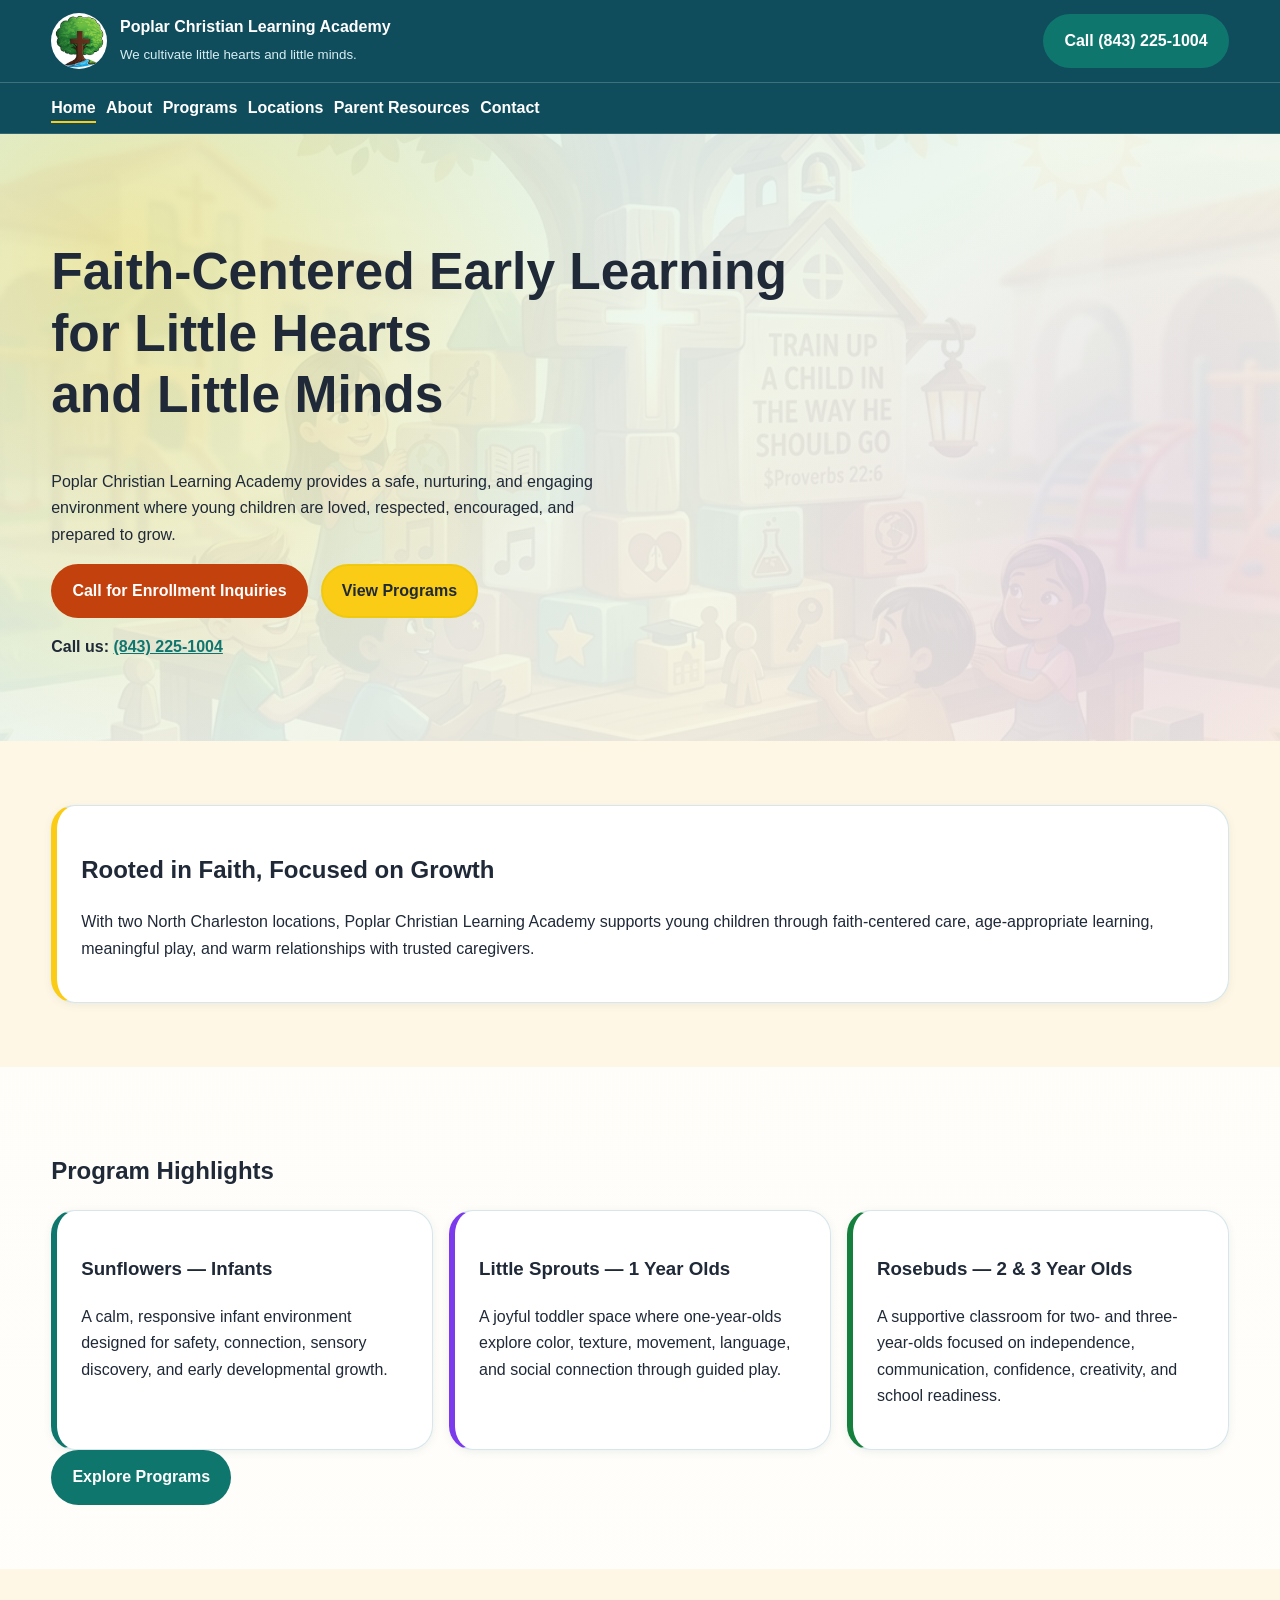
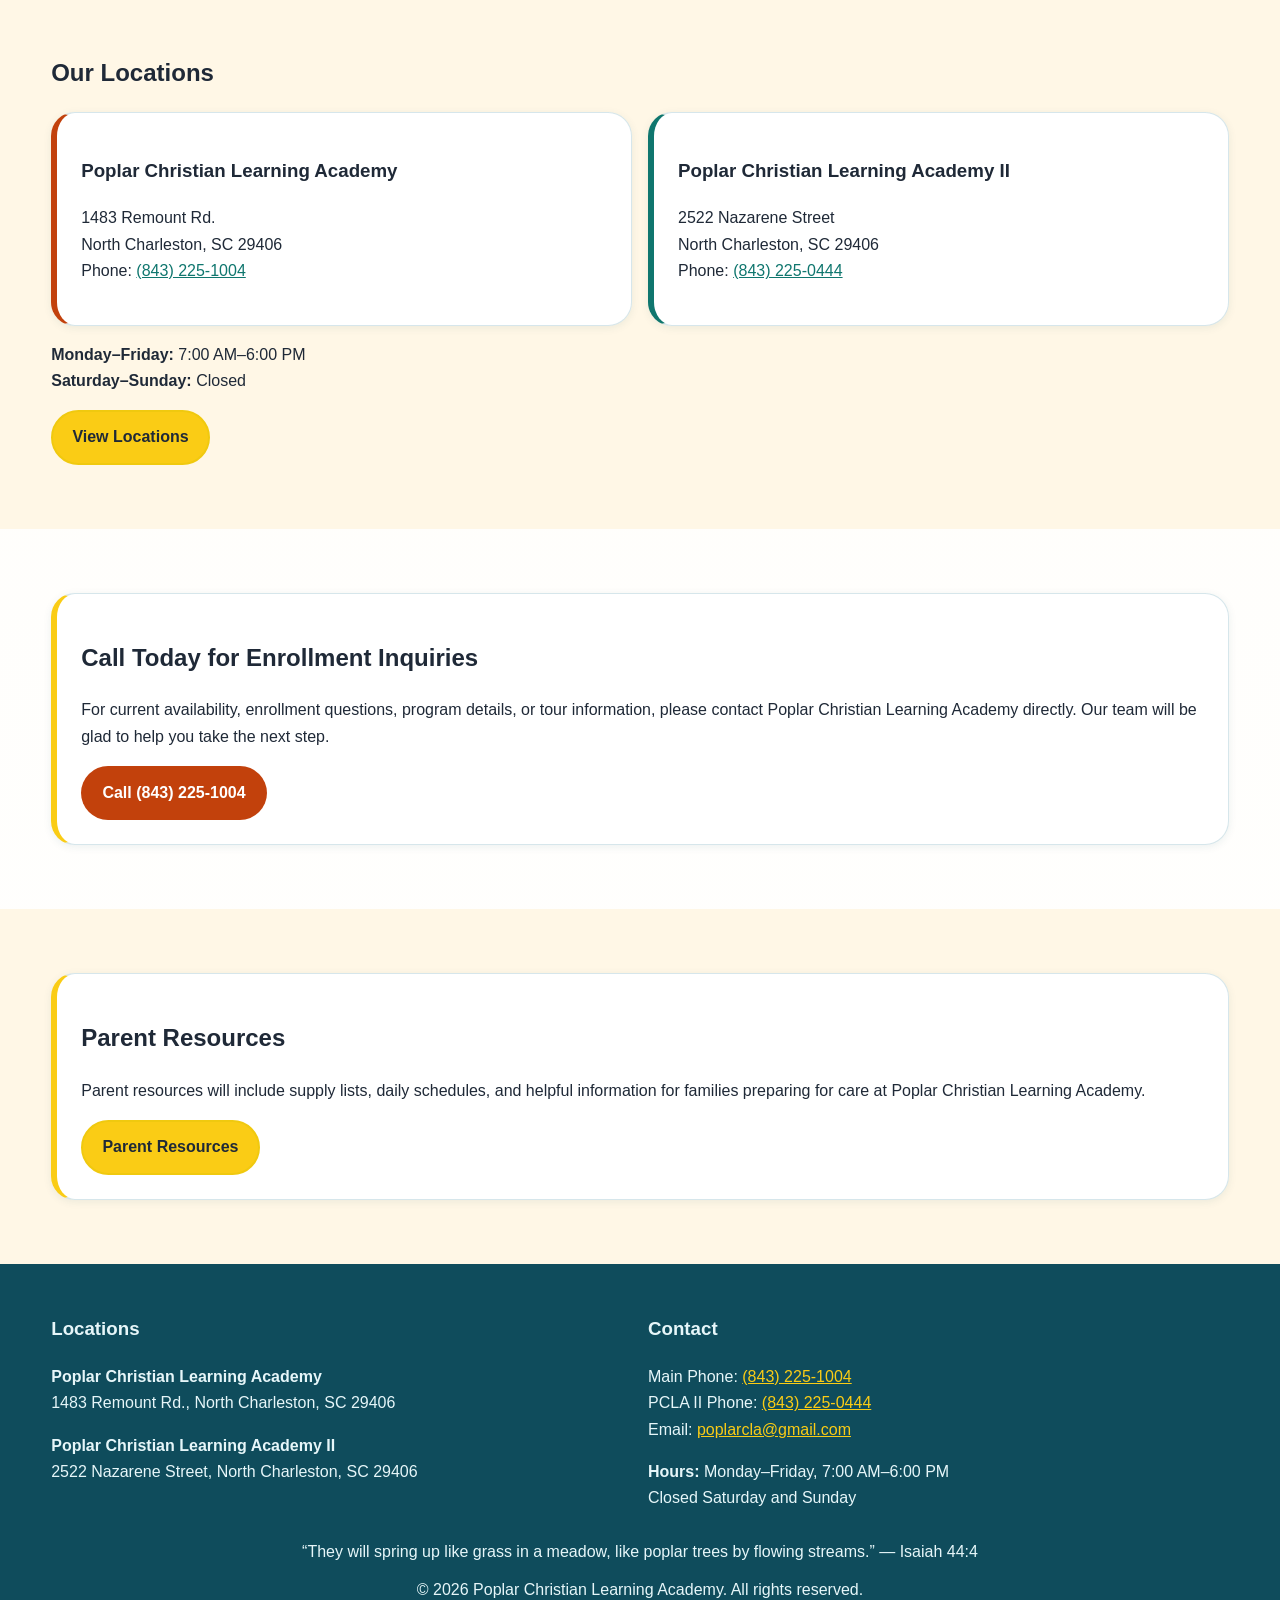
==== commit 06ad255e: "Update logo paths and refine hero/section visual treatment" ====
--- a/index.html
+++ b/index.html
@@ -5,9 +5,6 @@
   <meta name="viewport" content="width=device-width, initial-scale=1.0" />
   <meta name="description" content="Poplar Christian Learning Academy offers faith-centered early learning in North Charleston. Call for enrollment inquiries and availability." />
   <title>Poplar Christian Learning Academy | Home</title>
-  <meta property="og:title" content="Poplar Christian Learning Academy | Home" />
-  <meta property="og:description" content="Poplar Christian Learning Academy offers faith-centered early learning in North Charleston. Call for enrollment inquiries and availability." />
-  <link rel="stylesheet" href="assets/css/reset.css" />
   <link rel="stylesheet" href="assets/css/styles.css" />
 </head>
 <body>
@@ -15,7 +12,7 @@
   <header class="site-header">
     <div class="container header-top">
       <a class="brand" href="index.html" aria-label="Poplar Christian Learning Academy Home">
-        <img src="assets/images/logo/poplar_cla.png" alt="Poplar Christian Learning Academy logo" class="brand-logo" onerror="this.style.display='none'; this.nextElementSibling.style.display='grid';" />
+        <img src="assets/images/logo/Poplar_CLA.png" alt="Poplar Christian Learning Academy logo" class="brand-logo" onerror="this.style.display='none'; this.nextElementSibling.style.display='grid';" />
         <span class="brand-fallback" aria-hidden="true">PCLA</span>
         <span class="brand-text">
           <strong>Poplar Christian Learning Academy</strong>
@@ -41,9 +38,11 @@
   </header>
 
   <main id="main-content">
-    <section class="hero section">
+    <section class="hero section home-hero">
       <div class="container">
-        <h1>Faith-Centered Early Learning for Little Hearts and Little Minds</h1>
+        <h1>Faith-Centered Early Learning<br />
+          for Little Hearts<br />
+          and Little Minds</h1>
         <p>Poplar Christian Learning Academy provides a safe, nurturing, and engaging environment where young children are loved, respected, encouraged, and prepared to grow.</p>
         <div class="hero-actions">
           <a class="btn btn-primary" href="tel:+18432251004">Call for Enrollment Inquiries</a>
--- a/assets/css/styles.css
+++ b/assets/css/styles.css
@@ -1,206 +1,268 @@
-
 :root {
-  --color-navy: #102A43;--color-blue: #1D4ED8;--color-blue-dark: #1E40AF;--color-gold: #F59E0B;--color-gold-light: #FBBF24;--color-rose: #BE123C;--color-rose-dark: #9F1239;--color-emerald: #047857;--color-sky: #E0F2FE;--color-cream: #FFF7ED;--color-white: #FFFFFF;--color-text: #111827;--color-muted: #475569;--radius-sm: 0.375rem;--radius-md: 0.75rem;--radius-lg: 1.25rem;--shadow-sm: 0 2px 8px rgba(16, 42, 67, 0.08);--shadow-md: 0 8px 24px rgba(16, 42, 67, 0.14);--shadow-lg: 0 16px 40px rgba(16, 42, 67, 0.18);--transition-fast: 160ms ease;--transition-medium: 260ms ease;--container-max: 1180px;
-}
+  --color-teal-deep: #0F4C5C;
+  --color-teal: #0F766E;
+  --color-teal-dark: #115E59;
+  --color-sunshine: #FACC15;
+  --color-sunshine-soft: #FEF3C7;
+  --color-coral: #C2410C;
+  --color-coral-dark: #9A3412;
+  --color-green: #15803D;
+  --color-purple: #7C3AED;
+  --color-sky: #E0F7FA;
+  --color-cream: #FFF7E6;
+  --color-lavender: #F3E8FF;
+  --color-white: #FFFFFF;
+  --color-text: #1F2937;
+  --color-muted: #4B5563;
+  --radius-sm: 0.5rem;
+  --radius-md: 0.9rem;
+  --radius-lg: 1.5rem;
+  --radius-xl: 2rem;
+  --shadow-sm: 0 2px 8px rgba(15, 76, 92, 0.08);
+  --shadow-md: 0 8px 24px rgba(15, 76, 92, 0.14);
+  --shadow-lg: 0 16px 40px rgba(15, 76, 92, 0.18);
+  --transition-fast: 160ms ease;
+  --transition-medium: 260ms ease;
+  --container-max: 1180px;
+
+  --bg: var(--color-cream);
+  --surface: var(--color-white);
+  --text: var(--color-text);
+  --primary: var(--color-teal);
+  --secondary: var(--color-sunshine);
+  --accent: var(--color-coral);
+  --border: #c9dce2;
+}
+
 * { box-sizing: border-box; }
+
 body {
   margin: 0;
-  font-family: Arial, Helvetica, sans-serif;
+  font-family: "Nunito", "Segoe UI", Arial, Helvetica, sans-serif;
   color: var(--text);
-  background: var(--bg);
-  line-height: 1.6;
-}
-a { color: var(--primary); }
-.container { width: min(1100px, 92%); margin: 0 auto; }
-.section { padding: 3rem 0; }
-.alt { background: #f1f8f6; }
+  background: linear-gradient(180deg, var(--color-cream), #fffdf8 26%, #fff);
+  line-height: 1.65;
+}
+
+a {
+  color: var(--color-teal);
+  transition: color var(--transition-fast);
+  overflow-wrap: anywhere;
+}
+
+.container { width: min(var(--container-max), 92%); margin: 0 auto; }
+.section { padding: clamp(2.5rem, 5vw, 4rem) 0; }
+.alt { background: var(--color-lavender); }
+
 .card {
   background: var(--surface);
-  border: 1px solid var(--border);
-  border-radius: 1rem;
+  border: 1px solid #d6e6eb;
+  border-left: 6px solid var(--color-sunshine);
+  border-radius: var(--radius-lg);
   padding: 1.5rem;
-}
-.site-header { background: #fff; border-bottom: 1px solid var(--border); position: sticky; top: 0; z-index: 5; }
+  box-shadow: var(--shadow-sm);
+  transition: transform var(--transition-medium), box-shadow var(--transition-medium);
+}
+
+.card:hover {
+  transform: translateY(-4px);
+  box-shadow: var(--shadow-md);
+}
+
+.site-header {
+  background: var(--color-teal-deep);
+  border-bottom: 1px solid rgba(255, 255, 255, 0.15);
+  position: sticky;
+  top: 0;
+  z-index: 5;
+}
+
 .header-top { display: flex; align-items: center; gap: 1rem; padding: 0.8rem 0; }
-.brand { display: flex; align-items: center; gap: 0.8rem; color: inherit; text-decoration: none; }
+.brand { display: flex; align-items: center; gap: 0.8rem; color: var(--color-white); text-decoration: none; }
 .brand-logo { width: 56px; height: 56px; object-fit: contain; border-radius: 50%; background: #fff; }
-.brand-fallback { display: none; place-items: center; width: 56px; height: 56px; border-radius: 50%; background: var(--primary); color: #fff; font-weight: 700; }
+.brand-fallback { display: none; place-items: center; width: 56px; height: 56px; border-radius: 50%; background: var(--color-teal); color: #fff; font-weight: 700; }
 .brand-text strong { display: block; font-size: 1rem; }
-.brand-text small { color: #4c5d56; }
-.menu-toggle { margin-left: auto; border: 1px solid var(--border); background: #fff; border-radius: .5rem; padding: .45rem; display: grid; gap: 4px; }
-.menu-toggle span { width: 24px; height: 2px; background: var(--text); display: block; }
-.site-nav { display: none; border-top: 1px solid var(--border); }
+.brand-text small { color: #d7eef3; }
+
+.menu-toggle {
+  margin-left: auto;
+  border: 1px solid rgba(255, 255, 255, 0.4);
+  background: transparent;
+  border-radius: var(--radius-sm);
+  padding: .55rem;
+  display: grid;
+  gap: 4px;
+  min-width: 44px;
+  min-height: 44px;
+}
+.menu-toggle span { width: 24px; height: 2px; background: var(--color-white); display: block; }
+.site-nav { display: none; border-top: 1px solid rgba(255, 255, 255, 0.2); }
 .site-nav.open { display: block; }
 .nav-inner { display: flex; flex-direction: column; padding: .7rem 0 1rem; gap: .65rem; }
-.nav-inner a { text-decoration: none; font-weight: 600; }
-.btn { display: inline-block; text-decoration: none; border-radius: 999px; padding: .7rem 1rem; font-weight: 700; border: 2px solid transparent; }
-.btn-primary, .btn-call { background: var(--primary); color: #fff; }
-.btn-secondary { background: #fff; border-color: var(--secondary); color: var(--secondary); }
+.nav-inner a {
+  text-decoration: none;
+  font-weight: 700;
+  color: var(--color-white);
+  position: relative;
+  width: fit-content;
+}
+
+.nav-inner a::after {
+  content: "";
+  position: absolute;
+  left: 0;
+  bottom: -2px;
+  width: 100%;
+  height: 2px;
+  background: var(--color-sunshine);
+  transform: scaleX(0);
+  transform-origin: left;
+  transition: transform var(--transition-medium);
+}
+
+.nav-inner a:hover::after,
+.nav-inner a:focus-visible::after,
+.nav-inner a[aria-current="page"]::after {
+  transform: scaleX(1);
+}
+
+.btn {
+  display: inline-flex;
+  align-items: center;
+  justify-content: center;
+  text-decoration: none;
+  border-radius: 999px;
+  padding: .75rem 1.2rem;
+  font-weight: 800;
+  border: 2px solid transparent;
+  transition: transform var(--transition-fast), box-shadow var(--transition-fast), background var(--transition-fast), color var(--transition-fast);
+  min-height: 44px;
+}
+
+.btn:hover { transform: translateY(-2px); box-shadow: var(--shadow-sm); }
+.btn:focus-visible,
+.menu-toggle:focus-visible,
+.nav-inner a:focus-visible,
+.site-footer a:focus-visible,
+.form-field input:focus-visible,
+.form-field select:focus-visible,
+.form-field textarea:focus-visible {
+  outline: 3px solid var(--color-sunshine);
+  outline-offset: 2px;
+}
+
+.btn-primary, .btn-call { background: var(--color-teal); color: #fff; }
+.btn-primary:hover, .btn-call:hover { background: var(--color-teal-dark); color: #fff; }
+
+.btn-secondary {
+  background: var(--color-sunshine);
+  color: var(--color-text);
+  border-color: #f0c90f;
+}
+
+.btn-secondary:hover { background: #f8d84f; color: var(--color-text); }
+
+.hero .btn-primary,
+.cta .btn-primary,
+.enrollment-cta .btn-primary {
+  background: var(--color-coral);
+  color: #fff;
+}
+.hero .btn-primary:hover,
+.cta .btn-primary:hover,
+.enrollment-cta .btn-primary:hover { background: var(--color-coral-dark); }
+
 .mobile-call { text-align: center; }
 .desktop-call { display: none; margin-left: auto; }
-.hero { background: linear-gradient(140deg, #edf6f3, #faf6ea); }
-.hero h1 { font-size: clamp(1.8rem, 4vw, 2.6rem); line-height: 1.2; }
+
+.hero {
+  background:
+    radial-gradient(circle at 10% 20%, rgba(250, 204, 21, 0.35), transparent 40%),
+    radial-gradient(circle at 90% 75%, rgba(124, 58, 237, 0.12), transparent 36%),
+    linear-gradient(145deg, rgba(224, 247, 250, 0.9), rgba(255, 247, 230, 0.92)),
+    url("../images/home/poplar_background3.png") center / cover fixed no-repeat;
+}
+.hero h1 { font-size: clamp(1.9rem, 4vw, 2.8rem); line-height: 1.2; }
+.hero p { max-width: 65ch; }
 .hero-actions { display: flex; flex-wrap: wrap; gap: .8rem; margin: 1rem 0; }
 .hero-phone { font-weight: 700; }
+
+.home-hero h1 { font-size: calc(clamp(1.9rem, 4vw, 2.8rem) * 1.15); }
+
+main > section:not(.hero) {
+  position: relative;
+}
+
+main > section:not(.hero):nth-of-type(even) {
+  background: var(--color-cream);
+}
+
+main > section:not(.hero):nth-of-type(odd) {
+  background: transparent;
+}
+
 .grid { display: grid; gap: 1rem; }
+.section > .container {
+  animation: fadeUp 420ms ease both;
+}
+
+@keyframes fadeUp {
+  from { opacity: 0; transform: translateY(10px); }
+  to { opacity: 1; transform: translateY(0); }
+}
+
 .footer-grid { display: grid; gap: 1rem; }
-.site-footer { background: #143f31; color: #eaf2ee; padding: 2rem 0; }
-.site-footer a { color: #f4d992; }
+.site-footer { background: var(--color-teal-deep); color: #e6f6f9; padding: 2rem 0; }
+.site-footer a { color: var(--color-sunshine); }
 .scripture, .copyright { text-align: center; margin: .7rem auto 0; width: min(1000px, 92%); }
 .skip-link { position: absolute; left: -999px; }
 .skip-link:focus { left: 1rem; top: 1rem; background: #fff; padding: .5rem; z-index: 10; }
 
-@media (min-width: 800px) {
-  .menu-toggle, .mobile-call { display: none; }
-  .desktop-call { display: inline-block; }
-  .site-nav { display: block; }
-  .nav-inner { flex-direction: row; align-items: center; padding: .75rem 0; }
-  .nav-inner a:last-child { margin-left: auto; }
-  .cards-3 { grid-template-columns: repeat(3, 1fr); }
-  .cards-2, .footer-grid { grid-template-columns: repeat(2, 1fr); }
-}
-
-.nav-inner a[aria-current="page"] {
-  color: var(--secondary);
-}
-
-.programs-stack {
-  display: grid;
-  gap: 1.2rem;
-}
-
-.program-card {
-  padding: 1.4rem;
-}
-
-.program-head {
-  display: flex;
-  flex-wrap: wrap;
-  justify-content: space-between;
-  gap: 0.6rem;
-  align-items: center;
-}
-
+.nav-inner a[aria-current="page"] { color: #fff; }
+
+.cards-3 .card:nth-child(3n+1) { border-left-color: var(--color-teal); }
+.cards-3 .card:nth-child(3n+2) { border-left-color: var(--color-purple); }
+.cards-3 .card:nth-child(3n+3) { border-left-color: var(--color-green); }
+.cards-2 .card:nth-child(2n+1) { border-left-color: var(--color-coral); }
+.cards-2 .card:nth-child(2n+2) { border-left-color: var(--color-teal); }
+
+.programs-stack { display: grid; gap: 1.2rem; }
+.program-card { padding: 1.4rem; }
+.program-head { display: flex; flex-wrap: wrap; justify-content: space-between; gap: 0.6rem; align-items: center; }
 .age-badge {
   display: inline-block;
-  border: 1px solid var(--border);
-  background: #f6f3ea;
-  color: var(--primary);
+  border: 1px solid #edcb39;
+  background: var(--color-sunshine-soft);
+  color: var(--color-teal-deep);
   border-radius: 999px;
   padding: 0.3rem 0.8rem;
   font-size: 0.9rem;
   font-weight: 700;
 }
 
-.program-lists h3 {
-  margin-bottom: 0.35rem;
-}
-
-.program-lists ul {
-  margin: 0;
-  padding-left: 1.1rem;
-}
-
-.program-lists li {
-  margin-bottom: 0.3rem;
-}
-
-.program-benefits {
-  margin-top: 1rem;
-}
-
-.mini-card {
-  padding: 1rem;
-}
-
-.enrollment-cta {
-  text-align: left;
-}
-
-.locations-grid {
-  align-items: stretch;
-}
-
-.location-card {
-  display: flex;
-  flex-direction: column;
-  gap: 0.5rem;
-}
-
-.location-address {
-  margin: 0;
-}
-
-.location-actions {
-  display: flex;
-  flex-wrap: wrap;
-  gap: 0.7rem;
-  margin-top: 0.4rem;
-}
-
-.locations-note {
-  margin-top: 1rem;
-  font-weight: 700;
-}
-
-.hours-grid {
-  display: grid;
-  gap: 1rem;
-  margin-bottom: 1rem;
-}
-
-.hours-grid h3 {
-  margin-bottom: 0.2rem;
-}
-
-.hours-grid p {
-  margin: 0;
-}
-
-.contact-guidance-grid {
-  margin-top: 1rem;
-}
-
-@media (min-width: 800px) {
-  .hours-grid {
-    grid-template-columns: repeat(2, 1fr);
-  }
-}
-
-.about-story-grid {
-  display: grid;
-  gap: 1rem;
-  align-items: start;
-}
-
-.about-highlight {
-  background: linear-gradient(160deg, #f0f8f5, #fcf8ed);
-}
-
-.about-highlight h3 {
-  margin-top: 0;
-}
-
-.about-highlight ul {
-  margin: 0;
-  padding-left: 1.2rem;
-}
-
-.about-highlight li {
-  margin-bottom: 0.35rem;
-}
-
-.about-values-grid,
-.about-expect-grid,
-.about-location-grid,
-.about-leadership-grid {
-  margin-top: 1rem;
-}
-
-.about-leader-card {
-  text-align: center;
-}
-
+.program-lists h3 { margin-bottom: 0.35rem; }
+.program-lists ul { margin: 0; padding-left: 1.1rem; }
+.program-lists li { margin-bottom: 0.3rem; }
+.program-benefits { margin-top: 1rem; }
+.mini-card { padding: 1rem; }
+.enrollment-cta { text-align: left; }
+.locations-grid, .resources-grid, .contact-options-grid { align-items: stretch; }
+.location-card, .resource-card, .contact-option-card { display: flex; flex-direction: column; gap: 0.7rem; }
+.location-address { margin: 0; }
+.location-actions { display: flex; flex-wrap: wrap; gap: 0.7rem; margin-top: 0.4rem; }
+.locations-note { margin-top: 1rem; font-weight: 700; }
+
+.hours-grid { display: grid; gap: 1rem; margin-bottom: 1rem; }
+.hours-grid h3 { margin-bottom: 0.2rem; }
+.hours-grid p { margin: 0; }
+.contact-guidance-grid { margin-top: 1rem; }
+.about-story-grid { display: grid; gap: 1rem; align-items: start; }
+.about-highlight { background: linear-gradient(160deg, var(--color-sky), var(--color-lavender)); }
+.about-highlight h3 { margin-top: 0; }
+.about-highlight ul { margin: 0; padding-left: 1.2rem; }
+.about-highlight li { margin-bottom: 0.35rem; }
+.about-values-grid, .about-expect-grid, .about-location-grid, .about-leadership-grid { margin-top: 1rem; }
+.about-leader-card { text-align: center; }
 .leader-initials {
   width: 64px;
   height: 64px;
@@ -208,219 +270,85 @@
   display: grid;
   place-items: center;
   margin: 0 auto 0.8rem;
-  background: #e6f1ed;
-  border: 1px solid var(--border);
-  color: var(--primary);
+  background: var(--color-sunshine-soft);
+  border: 1px solid #edcb39;
+  color: var(--color-teal-deep);
   font-weight: 700;
 }
 
-@media (min-width: 800px) {
-  .about-story-grid {
-    grid-template-columns: 1.4fr 1fr;
-  }
-}
-
-.resources-grid {
-  align-items: stretch;
-}
-
-.resource-card {
-  display: flex;
-  flex-direction: column;
-  gap: 0.7rem;
-}
-
-.resource-card .btn {
-  margin-top: auto;
-  width: fit-content;
-}
-
-.prep-checklist {
-  margin: 1rem 0 0;
-  padding: 0;
-  list-style: none;
-  display: grid;
-  gap: 0.7rem;
-}
-
+.resource-card .btn, .contact-option-card .btn { margin-top: auto; width: fit-content; }
+.prep-checklist { margin: 1rem 0 0; padding: 0; list-style: none; display: grid; gap: 0.7rem; }
 .prep-checklist li {
-  background: #f6f3ea;
-  border: 1px solid var(--border);
+  background: var(--color-white);
+  border: 1px solid #d6e6eb;
+  border-left: 5px solid var(--color-purple);
   border-radius: 0.7rem;
   padding: 0.7rem 0.85rem;
 }
 
-.faq-list {
-  margin: 1rem 0 0;
-  display: grid;
-  gap: 0.8rem;
-}
-
-.faq-item {
-  border: 1px solid var(--border);
-  background: #fff;
-  border-radius: 0.8rem;
-  padding: 0.9rem 1rem;
-}
-
-.faq-item dt {
-  font-weight: 700;
-}
-
-.faq-item dd {
-  margin: 0.45rem 0 0;
-}
-
-.resource-note {
-  background: linear-gradient(160deg, #f0f8f5, #fcf8ed);
-}
-
-.contact-options-grid {
-  align-items: stretch;
-}
-
-.contact-option-card {
-  display: flex;
-  flex-direction: column;
-  gap: 0.7rem;
-}
-
-.contact-option-card .btn {
-  margin-top: auto;
-  width: fit-content;
-}
-
-.contact-callout {
-  background: #f6f3ea;
-  border: 1px solid var(--border);
-  border-radius: 0.8rem;
-  padding: 0.75rem 0.9rem;
-}
-
-.contact-form {
-  margin-top: 1rem;
-}
-
-.form-grid {
-  display: grid;
-  gap: 1rem;
-  margin-bottom: 1rem;
-}
-
-.form-field {
-  display: grid;
-  gap: 0.35rem;
-}
-
-.form-field label,
-.children-fieldset legend {
-  font-weight: 700;
-}
-
-.form-field input,
-.form-field select,
-.form-field textarea,
-.children-fields input {
+.faq-list { margin: 1rem 0 0; display: grid; gap: 0.8rem; }
+.faq-item { border: 1px solid #d6e6eb; background: #fff; border-radius: 0.8rem; padding: 0.9rem 1rem; }
+.faq-item dt { font-weight: 700; }
+.faq-item dd { margin: 0.45rem 0 0; }
+.resource-note { background: linear-gradient(160deg, var(--color-sky), var(--color-cream)); }
+.contact-callout { background: var(--color-lavender); border: 1px solid #d9cbf7; border-radius: 0.8rem; padding: 0.75rem 0.9rem; }
+.contact-form { margin-top: 1rem; }
+.form-grid { display: grid; gap: 1rem; margin-bottom: 1rem; }
+.form-field { display: grid; gap: 0.35rem; }
+.form-field label, .children-fieldset legend { font-weight: 700; }
+.form-field input, .form-field select, .form-field textarea, .children-fields input {
   width: 100%;
-  border: 1px solid var(--border);
+  border: 1px solid #bcd9e1;
   border-radius: 0.55rem;
   background: #fff;
   color: var(--text);
-  padding: 0.6rem 0.7rem;
+  padding: 0.7rem 0.75rem;
   font: inherit;
 }
-
-.form-field textarea {
-  resize: vertical;
-  min-height: 130px;
-}
-
-.form-field input:focus,
-.form-field select:focus,
-.form-field textarea:focus,
-.children-fields input:focus {
-  outline: 3px solid #cfe5df;
+.form-field textarea { resize: vertical; min-height: 130px; }
+.form-field input:focus, .form-field select:focus, .form-field textarea:focus, .children-fields input:focus {
+  outline: 3px solid #b4e4dd;
   outline-offset: 1px;
-  border-color: var(--secondary);
-}
-
-.children-fieldset {
-  border: 1px solid var(--border);
-  border-radius: 0.8rem;
-  padding: 0.8rem;
-  margin: 0 0 1rem;
-}
-
-.field-help {
-  margin: 0 0 0.8rem;
-  color: #44544f;
-}
-
-.children-fields {
-  display: grid;
-  gap: 0.7rem;
-}
-
-.child-fields-row {
-  display: grid;
-  gap: 0.7rem;
-  padding: 0.7rem;
-  border: 1px solid var(--border);
-  border-radius: 0.7rem;
-  background: #fff;
-}
-
-.form-message {
-  display: none;
-  margin-bottom: 1rem;
-  border-radius: 0.8rem;
-  padding: 0.75rem 0.9rem;
-  border: 1px solid transparent;
-}
-
-.form-message.is-success,
-.form-message.is-error {
-  display: block;
-}
-
-.form-message.is-success {
-  background: #e9f6ef;
-  border-color: #a8d7bc;
-}
-
-.form-message.is-error {
-  background: #fceaea;
-  border-color: #e5b2b2;
-}
+  border-color: var(--color-teal);
+}
+.children-fieldset { border: 1px solid #d6e6eb; border-radius: 0.8rem; padding: 0.8rem; margin: 0 0 1rem; background: #fff; }
+.field-help { margin: 0 0 0.8rem; color: var(--color-muted); }
+.children-fields { display: grid; gap: 0.7rem; }
+.child-fields-row { display: grid; gap: 0.7rem; padding: 0.7rem; border: 1px solid #d6e6eb; border-radius: 0.7rem; background: #fff; }
+.form-message { display: none; margin-bottom: 1rem; border-radius: 0.8rem; padding: 0.75rem 0.9rem; border: 1px solid transparent; }
+.form-message.is-success, .form-message.is-error { display: block; }
+.form-message.is-success { background: #e9f6ef; border-color: #a8d7bc; }
+.form-message.is-error { background: #fceaea; border-color: #e5b2b2; }
 
 @media (min-width: 800px) {
-  .form-grid {
-    grid-template-columns: repeat(2, 1fr);
+  .menu-toggle, .mobile-call { display: none; }
+  .desktop-call { display: inline-flex; }
+  .site-nav { display: block; }
+  .nav-inner { flex-direction: row; align-items: center; padding: .75rem 0; }
+  .nav-inner a:last-child { margin-left: auto; }
+  .cards-3 { grid-template-columns: repeat(3, 1fr); }
+  .cards-2, .footer-grid { grid-template-columns: repeat(2, 1fr); }
+  .hours-grid, .form-grid, .child-fields-row { grid-template-columns: repeat(2, 1fr); }
+  .about-story-grid { grid-template-columns: 1.4fr 1fr; }
+}
+
+@media (max-width: 900px) {
+  .hero {
+    background-attachment: scroll;
   }
-
-  .child-fields-row {
-    grid-template-columns: repeat(2, 1fr);
+}
+
+@media (max-width: 640px) {
+  .brand-text small { display: none; }
+  .brand-text strong { font-size: 0.92rem; }
+}
+
+@media (prefers-reduced-motion: reduce) {
+  *, *::before, *::after {
+    animation: none !important;
+    transition-duration: 0.01ms !important;
+    scroll-behavior: auto !important;
   }
-}
-
-
-.container{width:min(100% - 2rem,var(--container-max));}
-body{color:var(--color-text);background:var(--color-white);}
-.site-header,.site-footer{background:var(--color-navy);color:var(--color-white);}
-.site-header{border-bottom:none;}
-.hero{background:linear-gradient(140deg,var(--color-sky),var(--color-cream));}
-.card{background:var(--color-white);box-shadow:var(--shadow-sm);border-radius:var(--radius-md);}
-.alt{background:var(--color-cream);}
-.btn{min-height:44px;transition:transform var(--transition-fast),background var(--transition-fast);}
-.btn-primary,.btn-call{background:var(--color-blue);color:var(--color-white);}
-.btn-primary:hover,.btn-call:hover{background:var(--color-blue-dark);transform:translateY(-2px);}
-.btn-secondary{background:var(--color-gold);color:var(--color-navy);}
-.btn-secondary:hover{background:var(--color-gold-light);transform:translateY(-2px);}
-.enrollment-cta .btn-primary{background:var(--color-rose);}
-.enrollment-cta .btn-primary:hover{background:var(--color-rose-dark);}
-a:focus-visible,button:focus-visible,input:focus-visible,select:focus-visible,textarea:focus-visible{outline:3px solid var(--color-gold);outline-offset:2px;}
-.nav-inner a{min-height:44px;display:inline-flex;align-items:center;}
-.reveal{opacity:0;transform:translateY(20px);transition:opacity var(--transition-medium),transform var(--transition-medium);}
-.reveal.is-visible{opacity:1;transform:none;}
-.card:hover{transform:translateY(-4px);transition:transform var(--transition-fast);}
-@media (prefers-reduced-motion: reduce) {*,*::before,*::after{animation-duration:0.01ms !important;animation-iteration-count:1 !important;scroll-behavior:auto !important;transition-duration:0.01ms !important;} .reveal{opacity:1;transform:none;}}
+  .card:hover,
+  .btn:hover { transform: none; }
+}
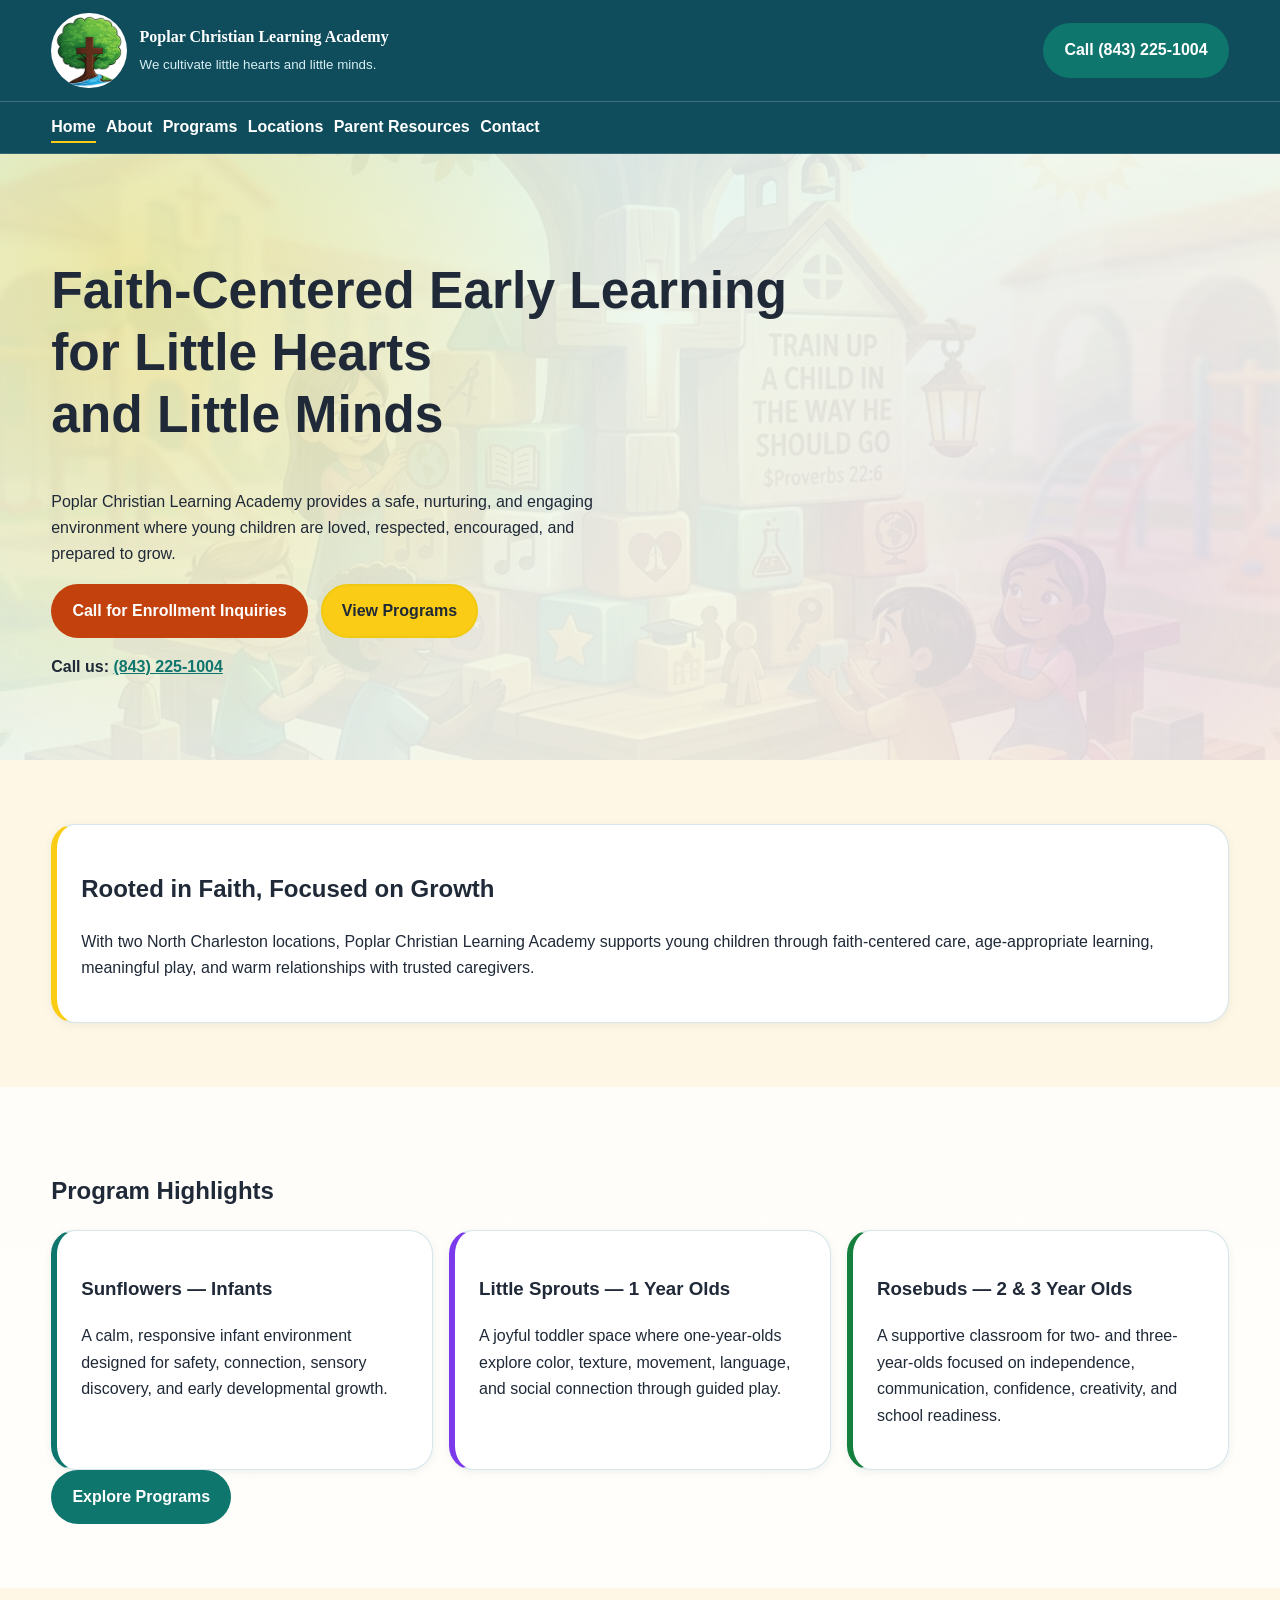
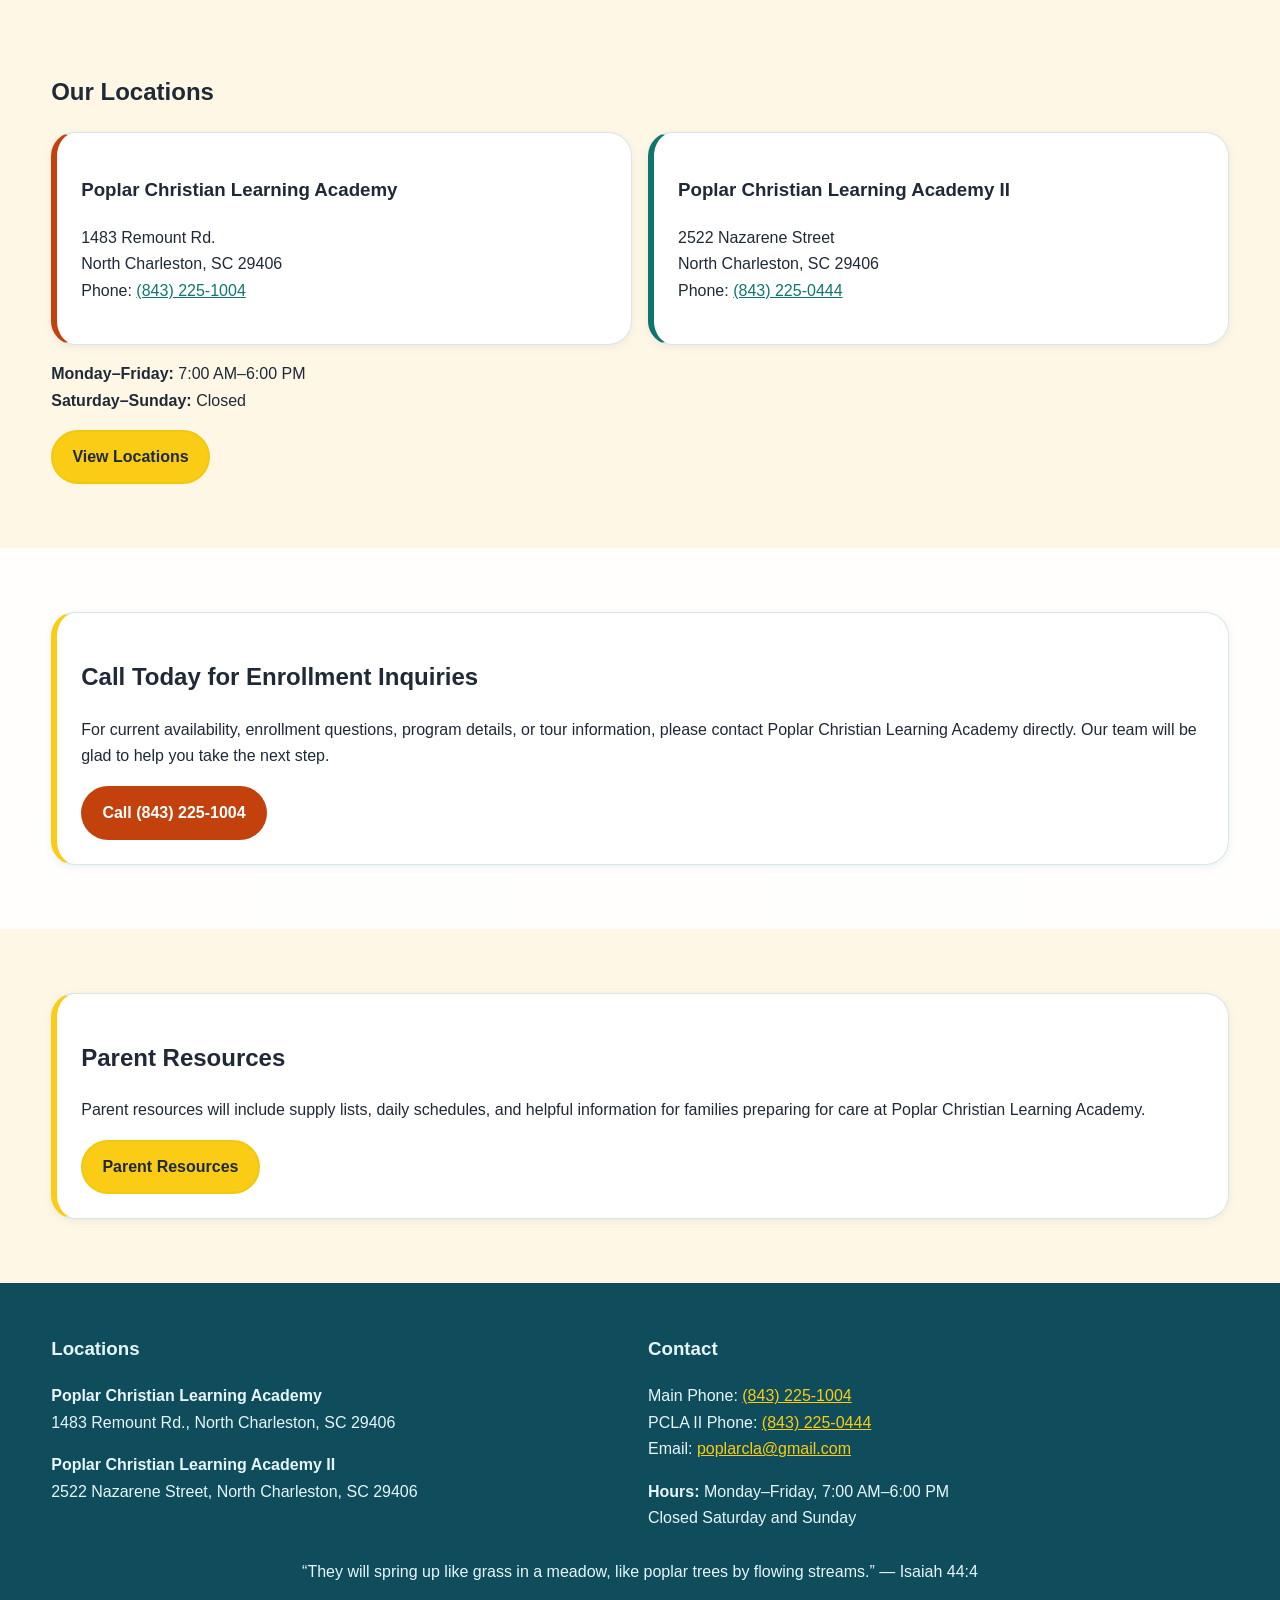
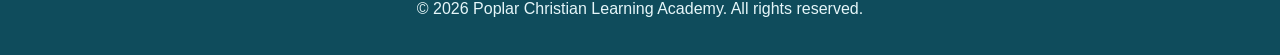
==== commit dc89430f: "Add original-site imagery integration scaffolding and retrieval docs" ====
--- a/index.html
+++ b/index.html
@@ -55,6 +55,7 @@
     <section class="section">
       <div class="container card">
         <h2>Rooted in Faith, Focused on Growth</h2>
+        <!-- TODO: Insert recovered original-site imagery here after network retrieval from poplarcla.org/poplarcla2.org. -->
         <p>With two North Charleston locations, Poplar Christian Learning Academy supports young children through faith-centered care, age-appropriate learning, meaningful play, and warm relationships with trusted caregivers.</p>
       </div>
     </section>
--- a/assets/css/styles.css
+++ b/assets/css/styles.css
@@ -24,6 +24,7 @@
   --transition-fast: 160ms ease;
   --transition-medium: 260ms ease;
   --container-max: 1180px;
+  --brand-logo-size: calc(56px * 1.35);
 
   --bg: var(--color-cream);
   --surface: var(--color-white);
@@ -40,7 +41,14 @@
   margin: 0;
   font-family: "Nunito", "Segoe UI", Arial, Helvetica, sans-serif;
   color: var(--text);
-  background: linear-gradient(180deg, var(--color-cream), #fffdf8 26%, #fff);
+  background:
+    linear-gradient(
+      180deg,
+      rgba(255, 247, 230, 0.92),
+      rgba(255, 253, 248, 0.9) 26%,
+      rgba(255, 255, 255, 0.94)
+    ),
+    url("../images/home/poplar_background3.png") center / cover fixed no-repeat;
   line-height: 1.65;
 }
 
@@ -79,9 +87,11 @@
 
 .header-top { display: flex; align-items: center; gap: 1rem; padding: 0.8rem 0; }
 .brand { display: flex; align-items: center; gap: 0.8rem; color: var(--color-white); text-decoration: none; }
-.brand-logo { width: 56px; height: 56px; object-fit: contain; border-radius: 50%; background: #fff; }
-.brand-fallback { display: none; place-items: center; width: 56px; height: 56px; border-radius: 50%; background: var(--color-teal); color: #fff; font-weight: 700; }
-.brand-text strong { display: block; font-size: 1rem; }
+.brand-logo,
+.brand-fallback { width: var(--brand-logo-size); height: var(--brand-logo-size); }
+.brand-logo { object-fit: contain; border-radius: 50%; background: #fff; }
+.brand-fallback { display: none; place-items: center; border-radius: 50%; background: var(--color-teal); color: #fff; font-weight: 700; }
+.brand-text strong { display: block; font-size: 1rem; font-family: Papyrus, "Trebuchet MS", "Segoe UI", cursive; font-weight: 700; }
 .brand-text small { color: #d7eef3; }
 
 .menu-toggle {
@@ -332,12 +342,13 @@
   .about-story-grid { grid-template-columns: 1.4fr 1fr; }
 }
 
-@media (max-width: 900px) {
+
+@media (max-width: 768px) {
+  body,
   .hero {
     background-attachment: scroll;
   }
 }
-
 @media (max-width: 640px) {
   .brand-text small { display: none; }
   .brand-text strong { font-size: 0.92rem; }
@@ -352,3 +363,65 @@
   .card:hover,
   .btn:hover { transform: none; }
 }
+
+/* Planned original-site imagery styles */
+.photo-card {
+  display: block;
+  background: var(--color-white);
+  border-radius: var(--radius-lg);
+  padding: 0.45rem;
+  box-shadow: var(--shadow-md);
+  overflow: hidden;
+  max-width: 100%;
+  transition: transform var(--transition-medium), box-shadow var(--transition-medium);
+}
+
+.photo-card img {
+  display: block;
+  width: 100%;
+  height: auto;
+  border-radius: calc(var(--radius-lg) - 0.35rem);
+  object-fit: cover;
+}
+
+.photo-card--tilt-left { transform: rotate(-2.5deg); }
+.photo-card--tilt-right { transform: rotate(2.5deg); }
+.photo-card--tilt-soft { transform: rotate(-1.25deg); }
+.photo-card:hover { transform: translateY(-4px) rotate(0deg); }
+
+.photo-collage {
+  display: grid;
+  grid-template-columns: repeat(3, minmax(0, 1fr));
+  gap: 1rem;
+  align-items: start;
+}
+
+.photo-collage__item { min-width: 0; }
+
+.image-frame {
+  border: 1px solid #d6e6eb;
+  background: var(--color-white);
+  padding: 0.35rem;
+}
+
+.image-frame--rounded { border-radius: var(--radius-md); }
+
+@media (prefers-reduced-motion: reduce) {
+  .photo-card,
+  .photo-card:hover {
+    transform: none !important;
+  }
+}
+
+@media (max-width: 640px) {
+  .photo-card--tilt-left,
+  .photo-card--tilt-right,
+  .photo-card--tilt-soft {
+    transform: rotate(0deg);
+  }
+
+  .photo-collage {
+    grid-template-columns: 1fr;
+    gap: 1rem;
+  }
+}
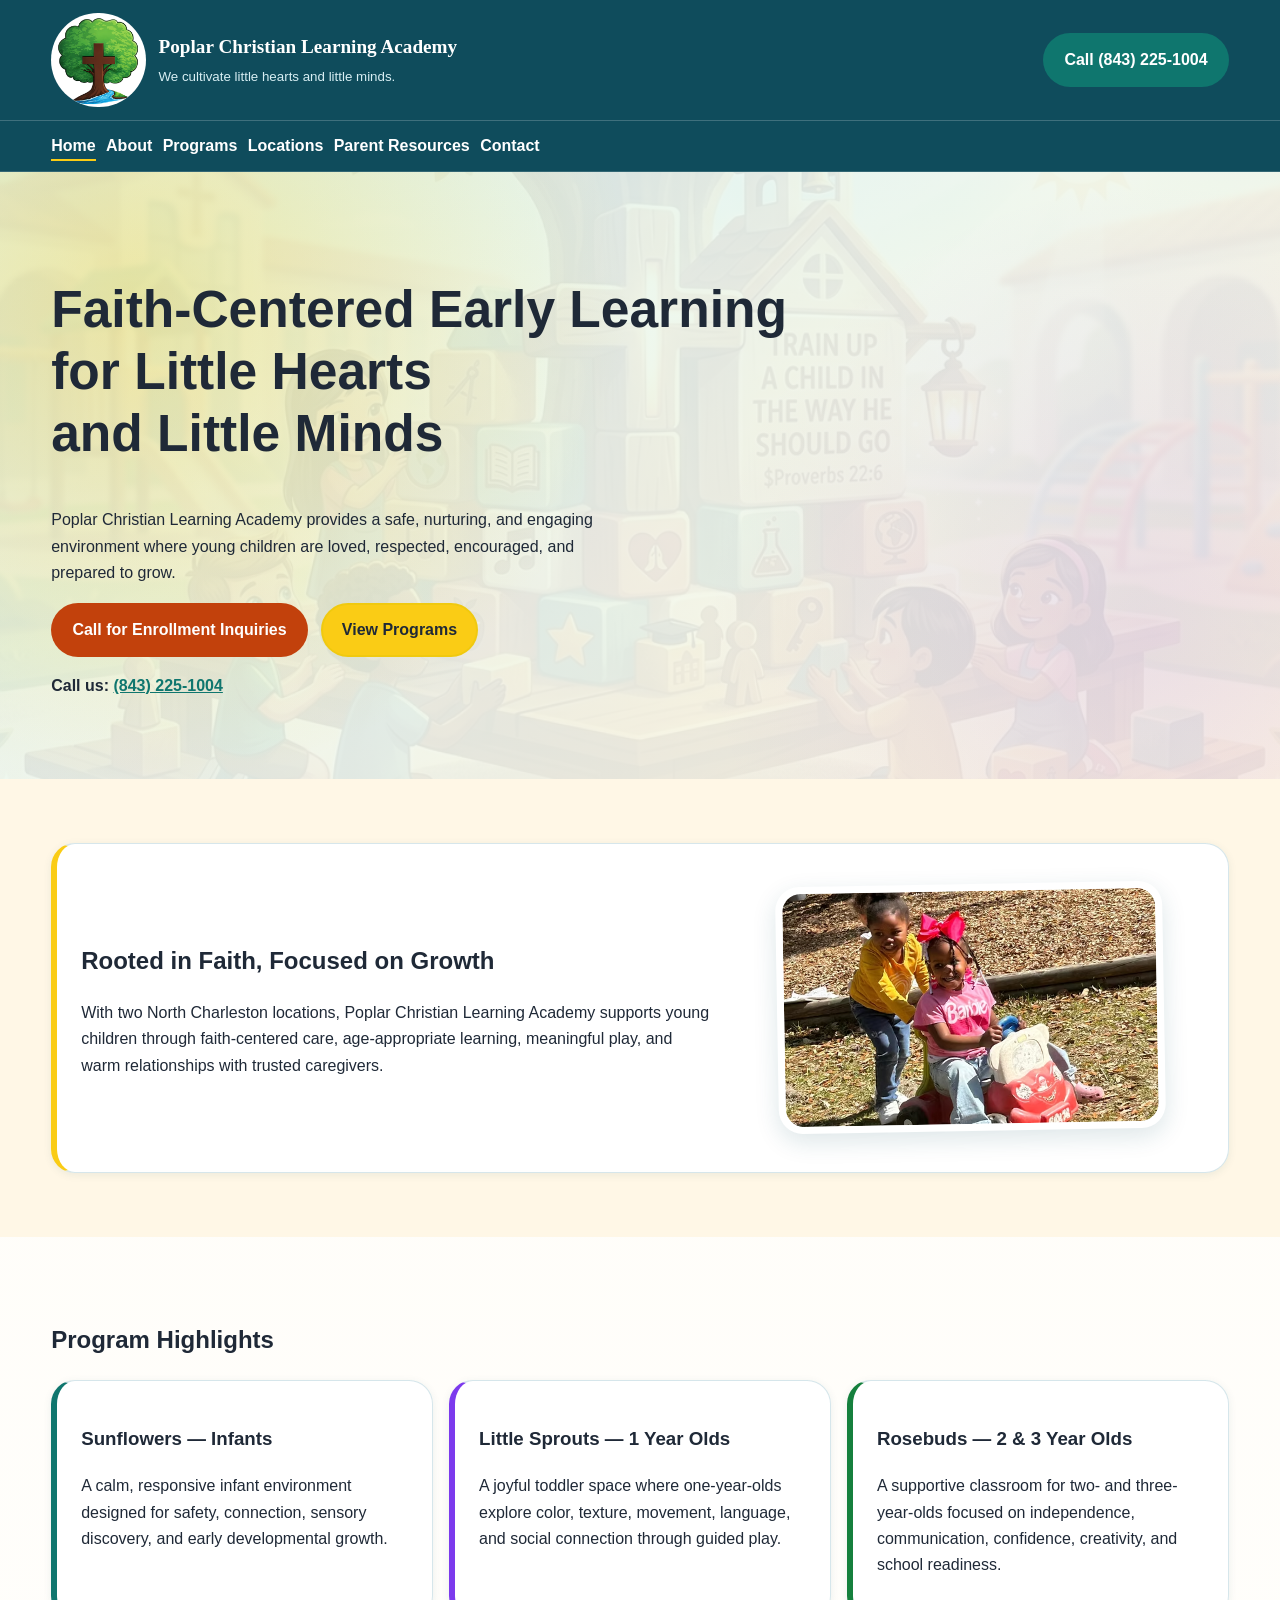
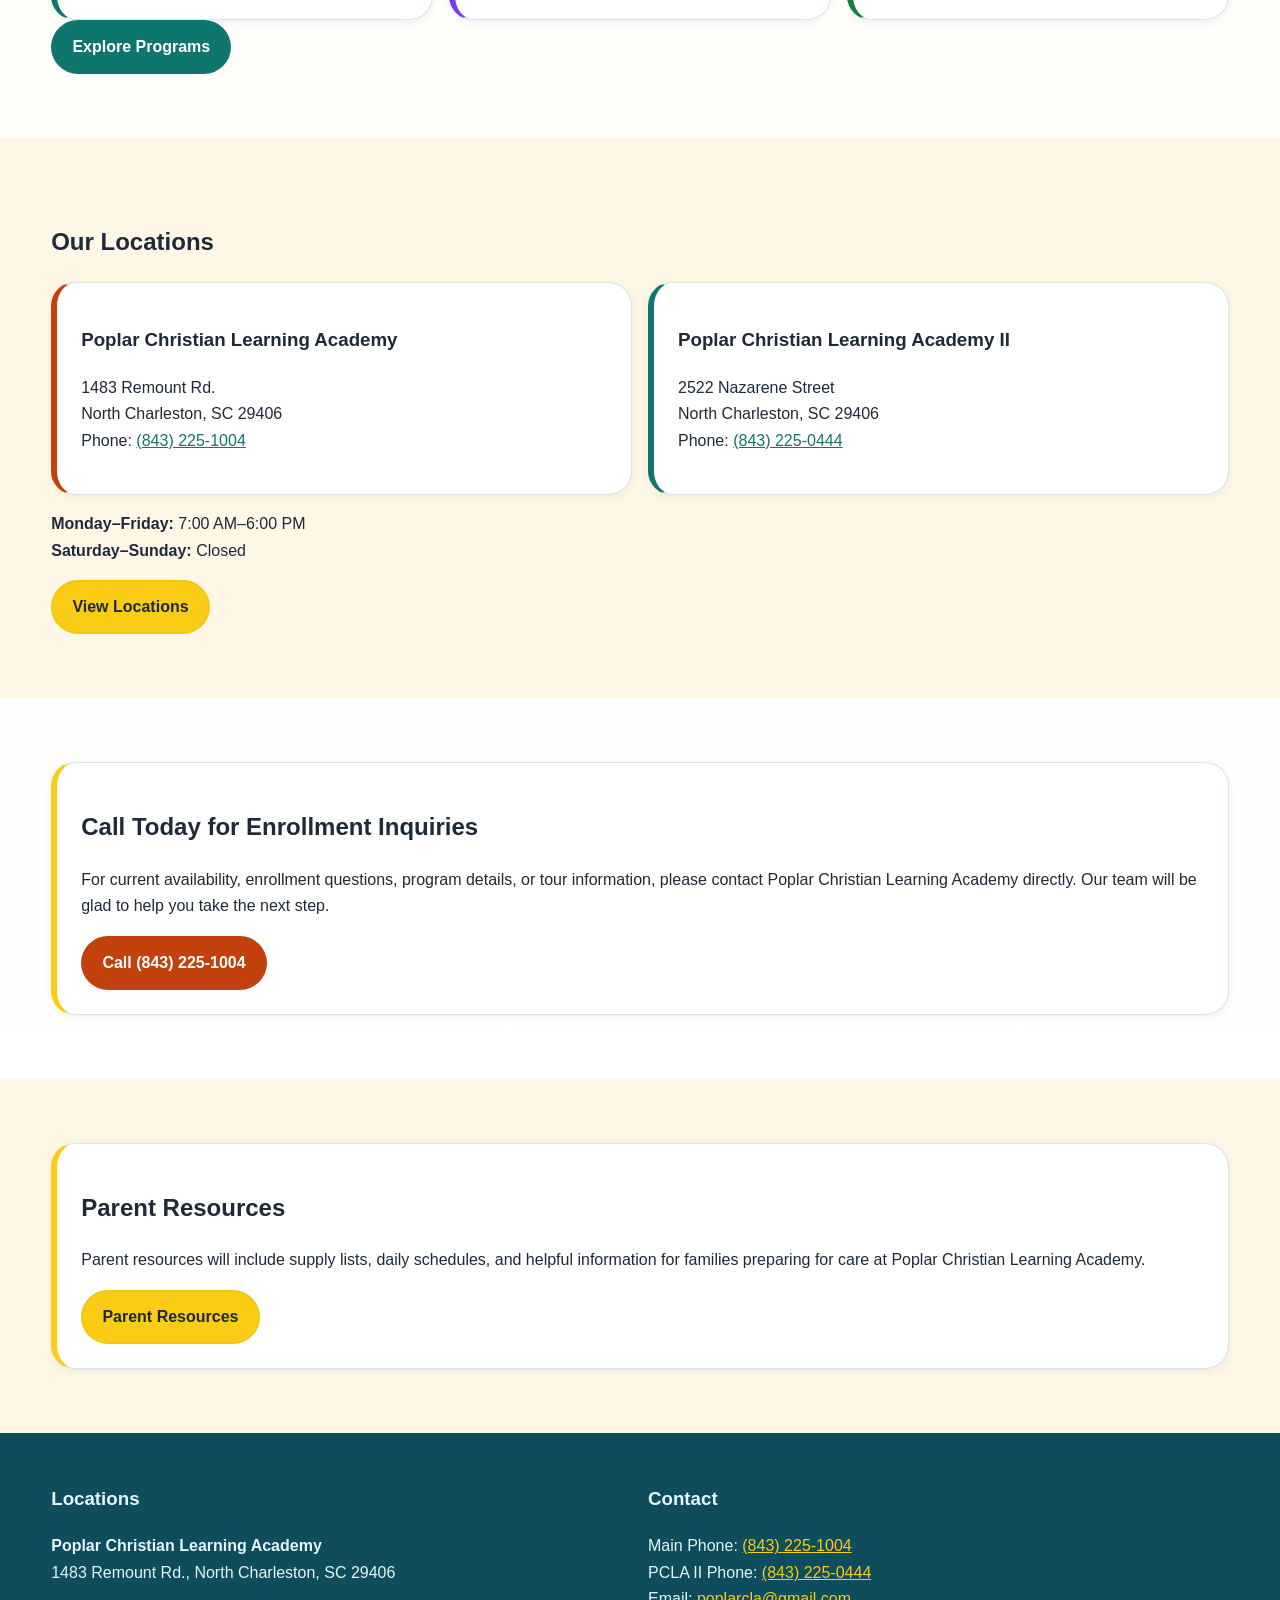
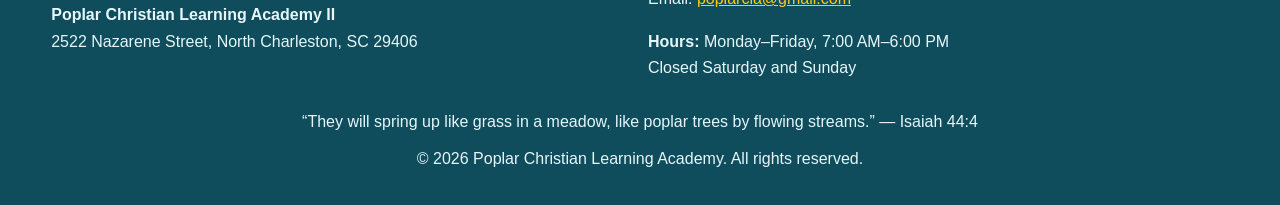
==== commit 027e401b: "Integrate uploaded PCLA photos with minimal responsive styling" ====
--- a/index.html
+++ b/index.html
@@ -53,10 +53,14 @@
     </section>
 
     <section class="section">
-      <div class="container card">
+      <div class="container card content-with-image">
+        <div>
         <h2>Rooted in Faith, Focused on Growth</h2>
-        <!-- TODO: Insert recovered original-site imagery here after network retrieval from poplarcla.org/poplarcla2.org. -->
         <p>With two North Charleston locations, Poplar Christian Learning Academy supports young children through faith-centered care, age-appropriate learning, meaningful play, and warm relationships with trusted caregivers.</p>
+        </div>
+        <figure class="photo-card photo-card--tilt-soft image-content photo-card--wide">
+          <img src="assets/images/programs/kids_outside2.avif" alt="Children participating in a learning activity at Poplar Christian Learning Academy" loading="lazy" decoding="async" />
+        </figure>
       </div>
     </section>
 
--- a/assets/css/styles.css
+++ b/assets/css/styles.css
@@ -24,7 +24,9 @@
   --transition-fast: 160ms ease;
   --transition-medium: 260ms ease;
   --container-max: 1180px;
-  --brand-logo-size: calc(56px * 1.35);
+  --brand-logo-base-size: 56px;
+  --brand-logo-scale: 1.6875;
+  --brand-logo-size: calc(var(--brand-logo-base-size) * var(--brand-logo-scale));
 
   --bg: var(--color-cream);
   --surface: var(--color-white);
@@ -91,7 +93,7 @@
 .brand-fallback { width: var(--brand-logo-size); height: var(--brand-logo-size); }
 .brand-logo { object-fit: contain; border-radius: 50%; background: #fff; }
 .brand-fallback { display: none; place-items: center; border-radius: 50%; background: var(--color-teal); color: #fff; font-weight: 700; }
-.brand-text strong { display: block; font-size: 1rem; font-family: Papyrus, "Trebuchet MS", "Segoe UI", cursive; font-weight: 700; }
+.brand-text strong { display: block; font-size: 1.2rem; font-family: Papyrus, "Trebuchet MS", "Segoe UI", cursive; font-weight: 700; }
 .brand-text small { color: #d7eef3; }
 
 .menu-toggle {
@@ -287,6 +289,47 @@
 }
 
 .resource-card .btn, .contact-option-card .btn { margin-top: auto; width: fit-content; }
+
+.content-with-image {
+  display: grid;
+  gap: 1.5rem;
+  align-items: center;
+}
+
+.photo-card {
+  display: block;
+  background: var(--color-white);
+  border-radius: var(--radius-lg);
+  padding: 0.45rem;
+  box-shadow: var(--shadow-md);
+  overflow: hidden;
+  max-width: 100%;
+  transition: transform var(--transition-medium), box-shadow var(--transition-medium);
+}
+
+.photo-card img {
+  display: block;
+  width: 100%;
+  aspect-ratio: 4 / 3;
+  object-fit: cover;
+  border-radius: calc(var(--radius-lg) - 0.35rem);
+}
+
+.photo-card--portrait img { aspect-ratio: 3 / 4; }
+.photo-card--wide img { aspect-ratio: 16 / 10; }
+.photo-card--tilt-left { transform: rotate(-2deg); }
+.photo-card--tilt-right { transform: rotate(2deg); }
+.photo-card--tilt-soft { transform: rotate(-1deg); }
+
+.photo-card:hover {
+  transform: translateY(-4px) rotate(0deg);
+  box-shadow: var(--shadow-lg);
+}
+
+.image-cluster {
+  display: grid;
+  gap: 1rem;
+}
 .prep-checklist { margin: 1rem 0 0; padding: 0; list-style: none; display: grid; gap: 0.7rem; }
 .prep-checklist li {
   background: var(--color-white);
@@ -340,6 +383,14 @@
   .cards-2, .footer-grid { grid-template-columns: repeat(2, 1fr); }
   .hours-grid, .form-grid, .child-fields-row { grid-template-columns: repeat(2, 1fr); }
   .about-story-grid { grid-template-columns: 1.4fr 1fr; }
+  .content-with-image {
+    grid-template-columns: minmax(0, 1.15fr) minmax(260px, 0.85fr);
+  }
+  .content-with-image.image-left {
+    grid-template-columns: minmax(260px, 0.85fr) minmax(0, 1.15fr);
+  }
+  .content-with-image.image-left .image-content { order: -1; }
+  .image-cluster { grid-template-columns: repeat(2, minmax(0, 1fr)); align-items: center; }
 }
 
 
@@ -351,7 +402,11 @@
 }
 @media (max-width: 640px) {
   .brand-text small { display: none; }
-  .brand-text strong { font-size: 0.92rem; }
+  .brand-text strong { font-size: 1.1rem; }
+  .photo-card--tilt-left,
+  .photo-card--tilt-right,
+  .photo-card--tilt-soft,
+  .photo-card:hover { transform: none; }
 }
 
 @media (prefers-reduced-motion: reduce) {
@@ -361,67 +416,10 @@
     scroll-behavior: auto !important;
   }
   .card:hover,
-  .btn:hover { transform: none; }
-}
-
-/* Planned original-site imagery styles */
-.photo-card {
-  display: block;
-  background: var(--color-white);
-  border-radius: var(--radius-lg);
-  padding: 0.45rem;
-  box-shadow: var(--shadow-md);
-  overflow: hidden;
-  max-width: 100%;
-  transition: transform var(--transition-medium), box-shadow var(--transition-medium);
-}
-
-.photo-card img {
-  display: block;
-  width: 100%;
-  height: auto;
-  border-radius: calc(var(--radius-lg) - 0.35rem);
-  object-fit: cover;
-}
-
-.photo-card--tilt-left { transform: rotate(-2.5deg); }
-.photo-card--tilt-right { transform: rotate(2.5deg); }
-.photo-card--tilt-soft { transform: rotate(-1.25deg); }
-.photo-card:hover { transform: translateY(-4px) rotate(0deg); }
-
-.photo-collage {
-  display: grid;
-  grid-template-columns: repeat(3, minmax(0, 1fr));
-  gap: 1rem;
-  align-items: start;
-}
-
-.photo-collage__item { min-width: 0; }
-
-.image-frame {
-  border: 1px solid #d6e6eb;
-  background: var(--color-white);
-  padding: 0.35rem;
-}
-
-.image-frame--rounded { border-radius: var(--radius-md); }
-
-@media (prefers-reduced-motion: reduce) {
+  .btn:hover,
   .photo-card,
   .photo-card:hover {
     transform: none !important;
+    transition-duration: 0.01ms !important;
   }
 }
-
-@media (max-width: 640px) {
-  .photo-card--tilt-left,
-  .photo-card--tilt-right,
-  .photo-card--tilt-soft {
-    transform: rotate(0deg);
-  }
-
-  .photo-collage {
-    grid-template-columns: 1fr;
-    gap: 1rem;
-  }
-}
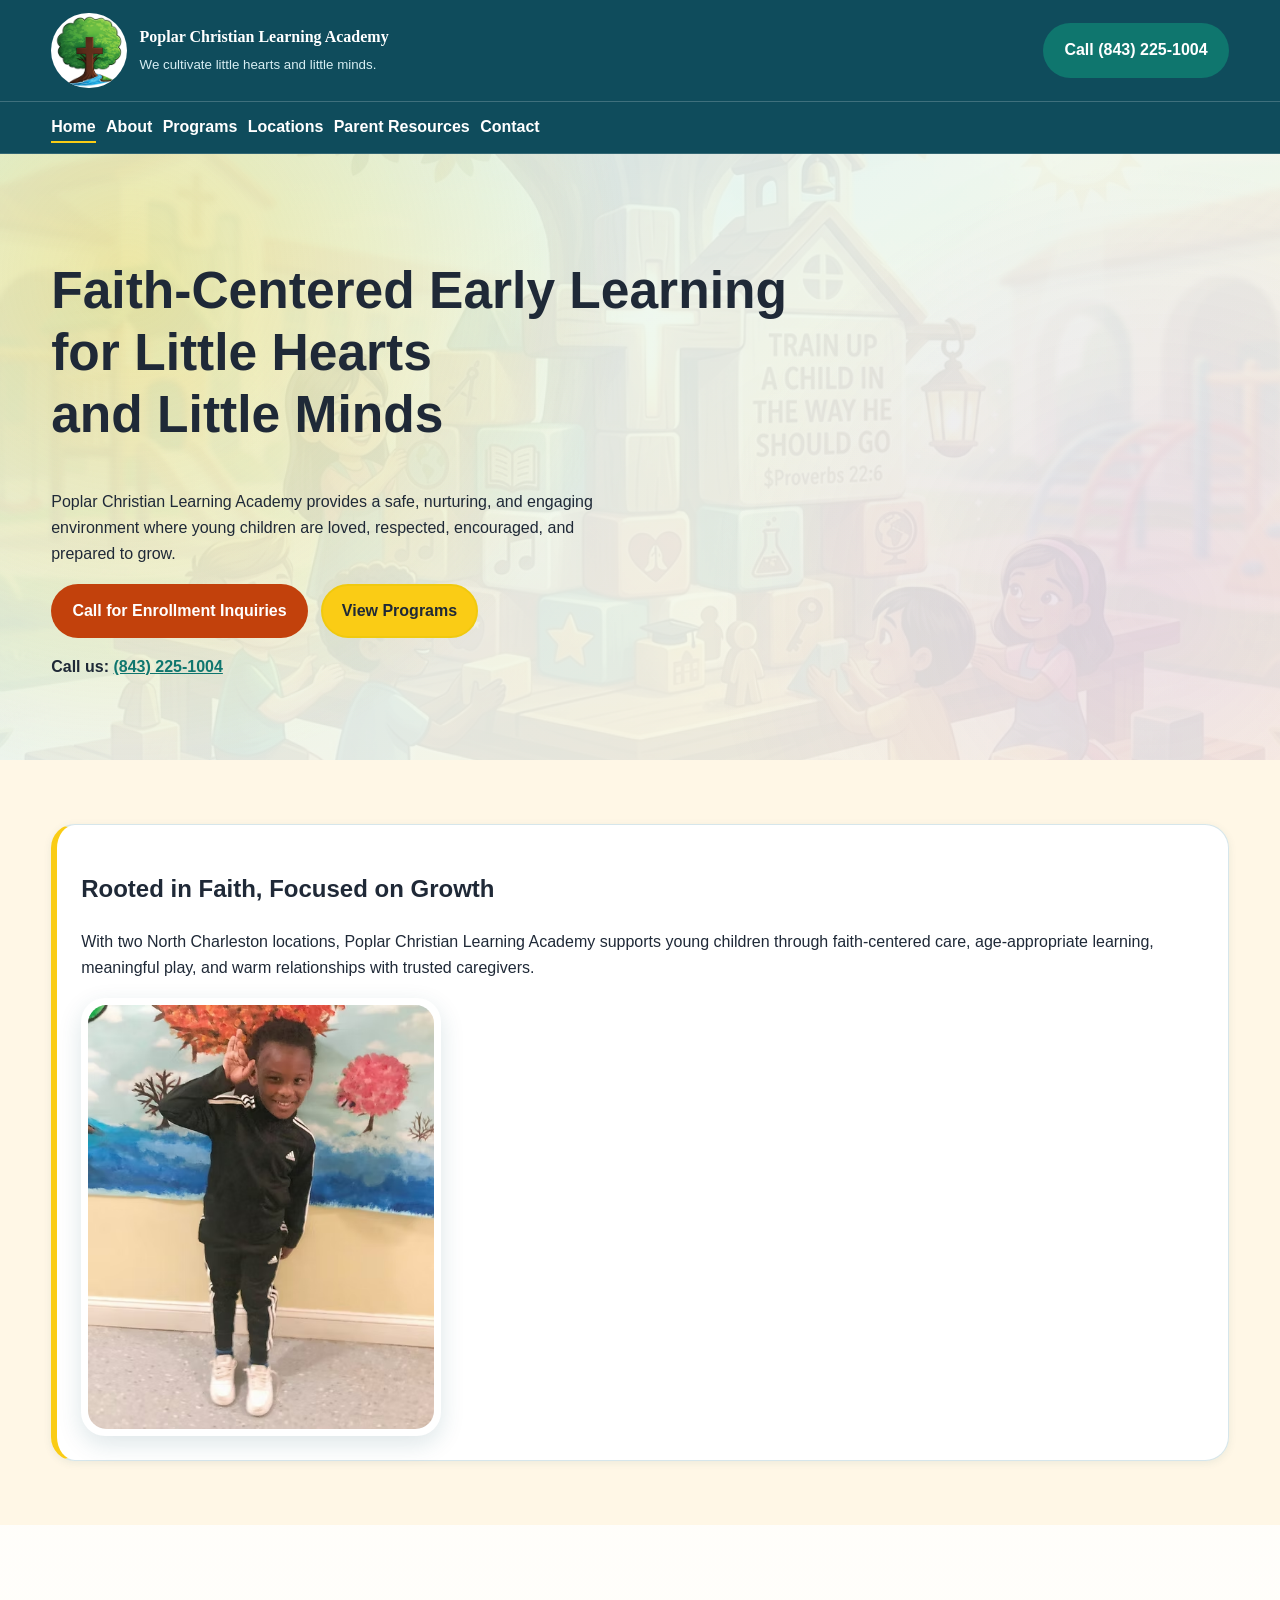
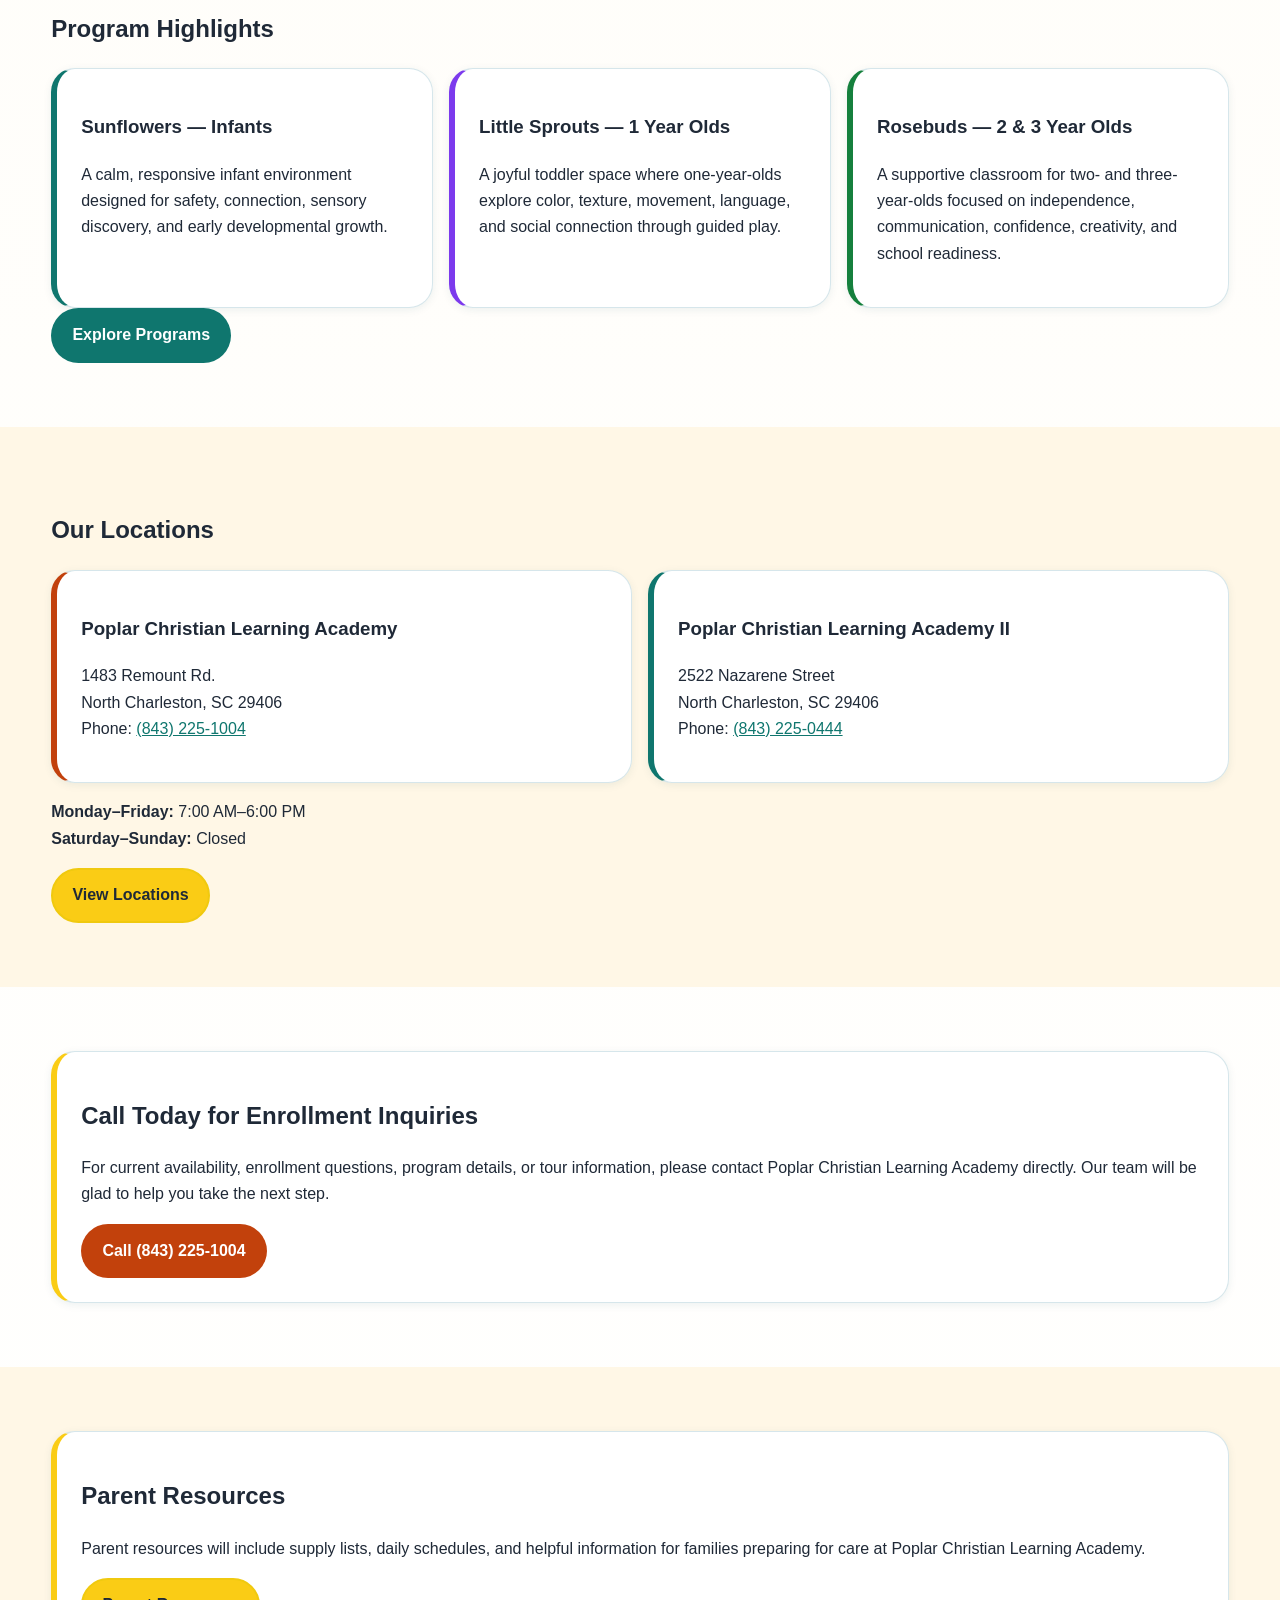
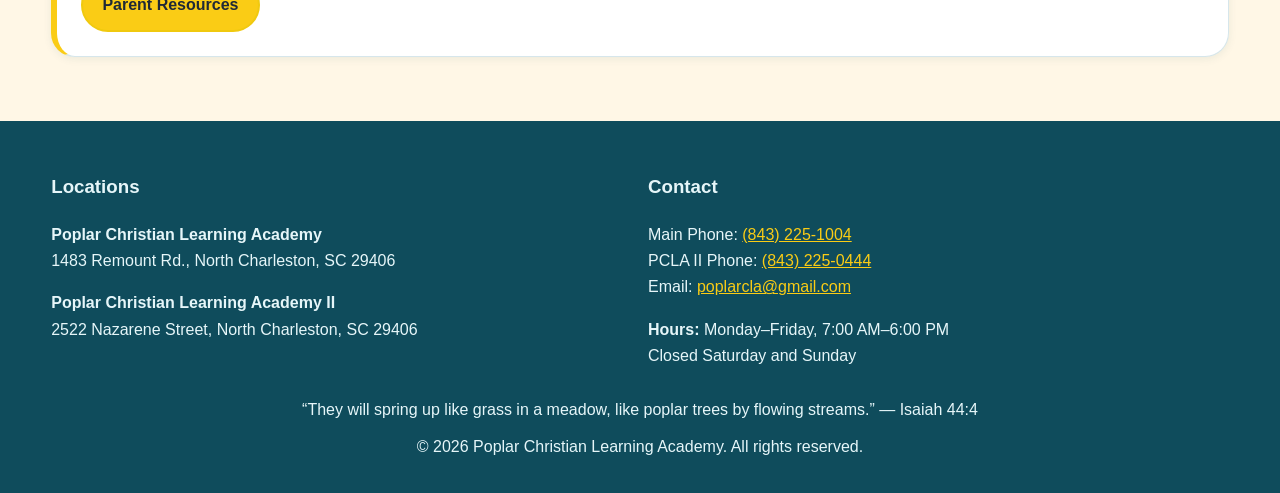
==== commit 29be004c: "Integrate uploaded PCLA photos into existing page structures" ====
--- a/index.html
+++ b/index.html
@@ -53,13 +53,11 @@
     </section>
 
     <section class="section">
-      <div class="container card content-with-image">
-        <div>
+      <div class="container card">
         <h2>Rooted in Faith, Focused on Growth</h2>
         <p>With two North Charleston locations, Poplar Christian Learning Academy supports young children through faith-centered care, age-appropriate learning, meaningful play, and warm relationships with trusted caregivers.</p>
-        </div>
-        <figure class="photo-card photo-card--tilt-soft image-content photo-card--wide">
-          <img src="assets/images/programs/kids_outside2.avif" alt="Children participating in a learning activity at Poplar Christian Learning Academy" loading="lazy" decoding="async" />
+              <figure class="photo-card child-photo homepage-photo">
+          <img src="assets/images/programs/lilman_wavinghello.avif" alt="Child at Poplar Christian Learning Academy" loading="lazy" decoding="async" />
         </figure>
       </div>
     </section>
--- a/assets/css/styles.css
+++ b/assets/css/styles.css
@@ -24,9 +24,7 @@
   --transition-fast: 160ms ease;
   --transition-medium: 260ms ease;
   --container-max: 1180px;
-  --brand-logo-base-size: 56px;
-  --brand-logo-scale: 1.6875;
-  --brand-logo-size: calc(var(--brand-logo-base-size) * var(--brand-logo-scale));
+  --brand-logo-size: calc(56px * 1.35);
 
   --bg: var(--color-cream);
   --surface: var(--color-white);
@@ -93,7 +91,7 @@
 .brand-fallback { width: var(--brand-logo-size); height: var(--brand-logo-size); }
 .brand-logo { object-fit: contain; border-radius: 50%; background: #fff; }
 .brand-fallback { display: none; place-items: center; border-radius: 50%; background: var(--color-teal); color: #fff; font-weight: 700; }
-.brand-text strong { display: block; font-size: 1.2rem; font-family: Papyrus, "Trebuchet MS", "Segoe UI", cursive; font-weight: 700; }
+.brand-text strong { display: block; font-size: 1rem; font-family: Papyrus, "Trebuchet MS", "Segoe UI", cursive; font-weight: 700; }
 .brand-text small { color: #d7eef3; }
 
 .menu-toggle {
@@ -275,61 +273,81 @@
 .about-highlight li { margin-bottom: 0.35rem; }
 .about-values-grid, .about-expect-grid, .about-location-grid, .about-leadership-grid { margin-top: 1rem; }
 .about-leader-card { text-align: center; }
-.leader-initials {
-  width: 64px;
-  height: 64px;
-  border-radius: 50%;
-  display: grid;
-  place-items: center;
-  margin: 0 auto 0.8rem;
-  background: var(--color-sunshine-soft);
-  border: 1px solid #edcb39;
-  color: var(--color-teal-deep);
-  font-weight: 700;
-}
-
-.resource-card .btn, .contact-option-card .btn { margin-top: auto; width: fit-content; }
-
-.content-with-image {
-  display: grid;
-  gap: 1.5rem;
-  align-items: center;
-}
+
+
+.leader-photo {
+  width: min(180px, 70vw);
+  margin: 0 auto 0.9rem;
+  border-radius: var(--radius-lg);
+  overflow: hidden;
+  background: var(--color-white);
+  box-shadow: var(--shadow-sm);
+}
+
+.leader-photo img {
+  display: block;
+  width: 100%;
+  height: auto;
+  aspect-ratio: 4 / 5;
+  object-fit: cover;
+  object-position: center top;
+  border-radius: var(--radius-lg);
+}
+
+.image-position-top { object-position: center top; }
+.image-position-center { object-position: center center; }
+.image-position-lower { object-position: center 68%; }
 
 .photo-card {
   display: block;
+  max-width: 100%;
+  margin: 0;
   background: var(--color-white);
   border-radius: var(--radius-lg);
   padding: 0.45rem;
   box-shadow: var(--shadow-md);
   overflow: hidden;
-  max-width: 100%;
-  transition: transform var(--transition-medium), box-shadow var(--transition-medium);
 }
 
 .photo-card img {
   display: block;
   width: 100%;
+  height: auto;
+  border-radius: calc(var(--radius-lg) - 0.35rem);
+}
+
+.child-photo img {
+  width: 100%;
+  height: auto;
+  object-fit: contain;
+}
+
+.child-photo--cover img {
   aspect-ratio: 4 / 3;
   object-fit: cover;
-  border-radius: calc(var(--radius-lg) - 0.35rem);
-}
-
-.photo-card--portrait img { aspect-ratio: 3 / 4; }
-.photo-card--wide img { aspect-ratio: 16 / 10; }
+  object-position: center center;
+}
+
 .photo-card--tilt-left { transform: rotate(-2deg); }
 .photo-card--tilt-right { transform: rotate(2deg); }
-.photo-card--tilt-soft { transform: rotate(-1deg); }
-
-.photo-card:hover {
-  transform: translateY(-4px) rotate(0deg);
-  box-shadow: var(--shadow-lg);
-}
-
-.image-cluster {
-  display: grid;
-  gap: 1rem;
-}
+
+.about-family-figure { margin-top: 1rem; }
+.about-family-figure .photo-card { max-width: min(520px, 100%); }
+.programs-photo-strip { display: grid; gap: 1rem; margin-top: 1rem; }
+.homepage-photo { margin-top: 1rem; max-width: min(360px, 100%); }
+
+@media (min-width: 800px) {
+  .programs-photo-strip { grid-template-columns: repeat(2, minmax(0, 1fr)); }
+}
+
+@media (max-width: 640px) {
+  .photo-card--tilt-left,
+  .photo-card--tilt-right {
+    transform: none;
+  }
+}
+
+.resource-card .btn, .contact-option-card .btn { margin-top: auto; width: fit-content; }
 .prep-checklist { margin: 1rem 0 0; padding: 0; list-style: none; display: grid; gap: 0.7rem; }
 .prep-checklist li {
   background: var(--color-white);
@@ -383,14 +401,6 @@
   .cards-2, .footer-grid { grid-template-columns: repeat(2, 1fr); }
   .hours-grid, .form-grid, .child-fields-row { grid-template-columns: repeat(2, 1fr); }
   .about-story-grid { grid-template-columns: 1.4fr 1fr; }
-  .content-with-image {
-    grid-template-columns: minmax(0, 1.15fr) minmax(260px, 0.85fr);
-  }
-  .content-with-image.image-left {
-    grid-template-columns: minmax(260px, 0.85fr) minmax(0, 1.15fr);
-  }
-  .content-with-image.image-left .image-content { order: -1; }
-  .image-cluster { grid-template-columns: repeat(2, minmax(0, 1fr)); align-items: center; }
 }
 
 
@@ -402,11 +412,7 @@
 }
 @media (max-width: 640px) {
   .brand-text small { display: none; }
-  .brand-text strong { font-size: 1.1rem; }
-  .photo-card--tilt-left,
-  .photo-card--tilt-right,
-  .photo-card--tilt-soft,
-  .photo-card:hover { transform: none; }
+  .brand-text strong { font-size: 0.92rem; }
 }
 
 @media (prefers-reduced-motion: reduce) {
@@ -418,8 +424,6 @@
   .card:hover,
   .btn:hover,
   .photo-card,
-  .photo-card:hover {
-    transform: none !important;
-    transition-duration: 0.01ms !important;
-  }
-}
+  .photo-card--tilt-left,
+  .photo-card--tilt-right { transform: none !important; }
+}
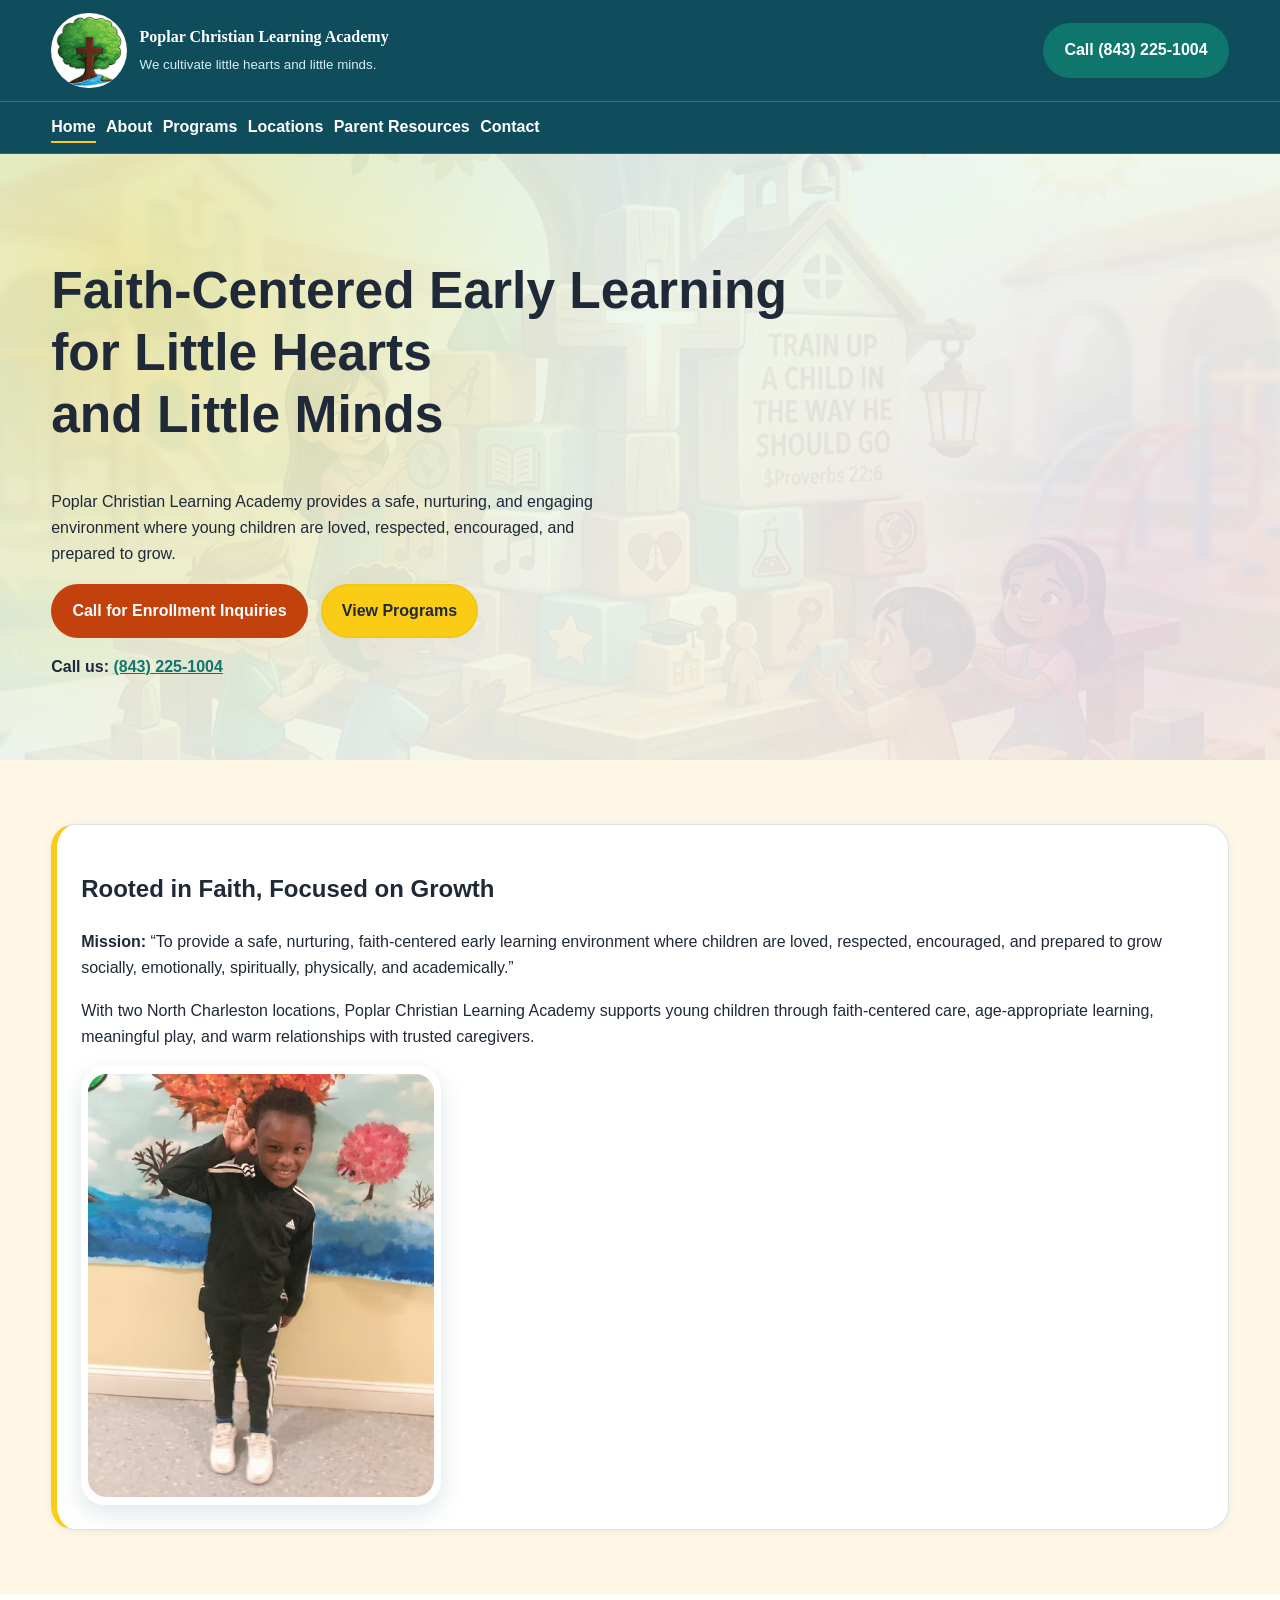
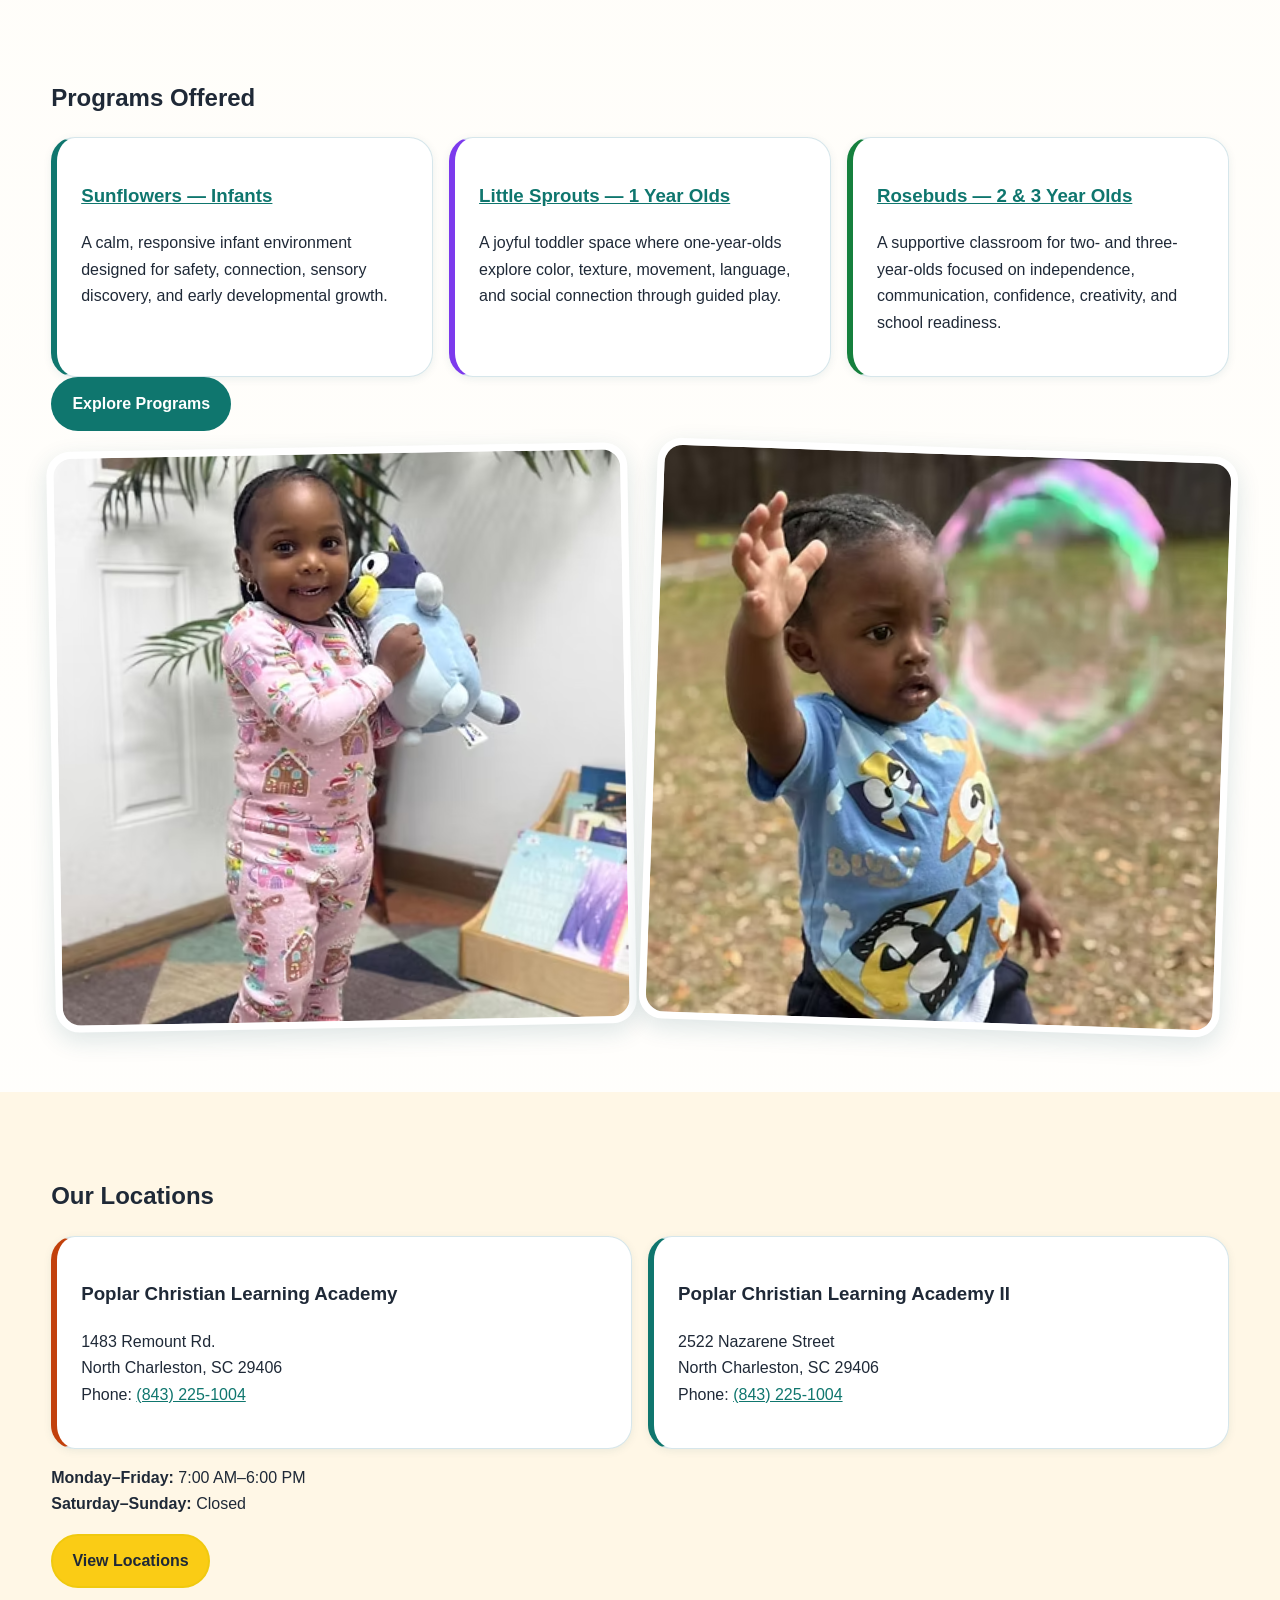
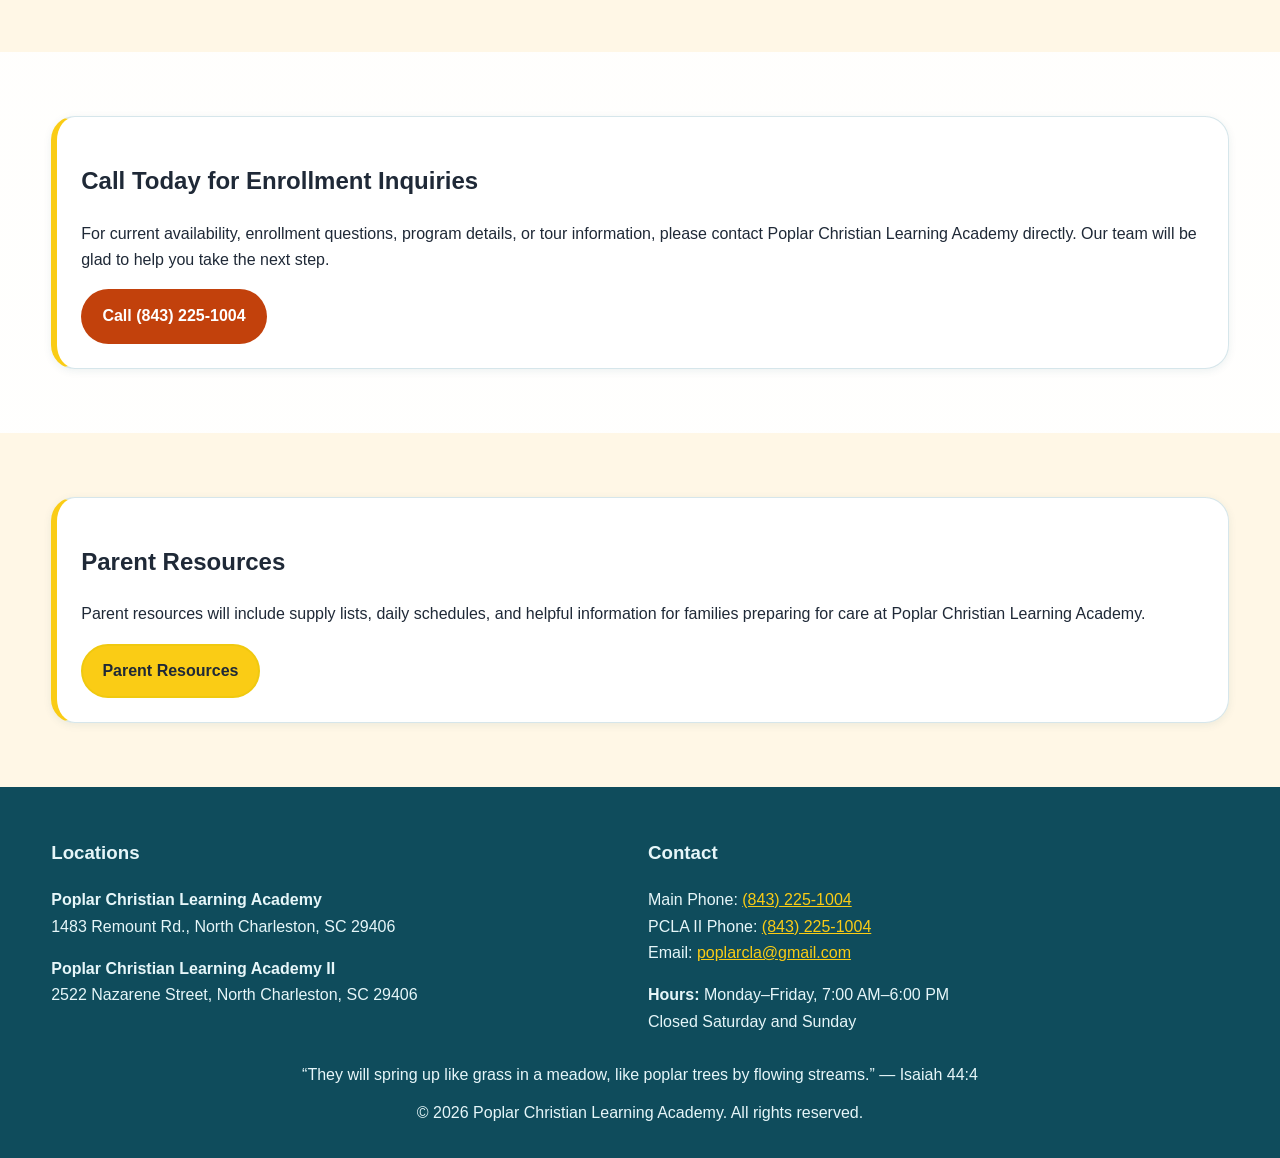
==== commit 41297528: "Implement approved site remediation with image integration and contact updates" ====
--- a/index.html
+++ b/index.html
@@ -55,6 +55,7 @@
     <section class="section">
       <div class="container card">
         <h2>Rooted in Faith, Focused on Growth</h2>
+        <p><strong>Mission:</strong> “To provide a safe, nurturing, faith-centered early learning environment where children are loved, respected, encouraged, and prepared to grow socially, emotionally, spiritually, physically, and academically.”</p>
         <p>With two North Charleston locations, Poplar Christian Learning Academy supports young children through faith-centered care, age-appropriate learning, meaningful play, and warm relationships with trusted caregivers.</p>
               <figure class="photo-card child-photo homepage-photo">
           <img src="assets/images/programs/lilman_wavinghello.avif" alt="Child at Poplar Christian Learning Academy" loading="lazy" decoding="async" />
@@ -64,22 +65,30 @@
 
     <section class="section">
       <div class="container">
-        <h2>Program Highlights</h2>
+        <h2>Programs Offered</h2>
         <div class="grid cards-3">
           <article class="card">
-            <h3>Sunflowers — Infants</h3>
+            <h3><a href="programs.html#sunflowers">Sunflowers — Infants</a></h3>
             <p>A calm, responsive infant environment designed for safety, connection, sensory discovery, and early developmental growth.</p>
           </article>
           <article class="card">
-            <h3>Little Sprouts — 1 Year Olds</h3>
+            <h3><a href="programs.html#little-sprouts">Little Sprouts — 1 Year Olds</a></h3>
             <p>A joyful toddler space where one-year-olds explore color, texture, movement, language, and social connection through guided play.</p>
           </article>
           <article class="card">
-            <h3>Rosebuds — 2 &amp; 3 Year Olds</h3>
+            <h3><a href="programs.html#rosebuds">Rosebuds — 2 &amp; 3 Year Olds</a></h3>
             <p>A supportive classroom for two- and three-year-olds focused on independence, communication, confidence, creativity, and school readiness.</p>
           </article>
         </div>
         <a class="btn btn-primary" href="programs.html">Explore Programs</a>
+        <div class="programs-photo-strip">
+          <figure class="photo-card child-photo photo-card--tilt-soft">
+            <img src="assets/images/programs/babygirl_bluey.avif" alt="Children participating in a learning activity at Poplar Christian Learning Academy" loading="lazy" decoding="async" />
+          </figure>
+          <figure class="photo-card child-photo photo-card--tilt-right">
+            <img src="assets/images/programs/babyboy_blueyshirt.avif" alt="Children participating in a learning activity at Poplar Christian Learning Academy" loading="lazy" decoding="async" />
+          </figure>
+        </div>
       </div>
     </section>
 
@@ -93,7 +102,7 @@
           </article>
           <article class="card">
             <h3>Poplar Christian Learning Academy II</h3>
-            <p>2522 Nazarene Street<br />North Charleston, SC 29406<br />Phone: <a href="tel:+18432250444">(843) 225-0444</a></p>
+            <p>2522 Nazarene Street<br />North Charleston, SC 29406<br />Phone: <a href="tel:+18432251004">(843) 225-1004</a></p>
           </article>
         </div>
         <p><strong>Monday–Friday:</strong> 7:00 AM–6:00 PM<br /><strong>Saturday–Sunday:</strong> Closed</p>
@@ -127,7 +136,7 @@
       </div>
       <div>
         <h3>Contact</h3>
-        <p>Main Phone: <a href="tel:+18432251004">(843) 225-1004</a><br />PCLA II Phone: <a href="tel:+18432250444">(843) 225-0444</a><br />Email: <a href="mailto:poplarcla@gmail.com">poplarcla@gmail.com</a></p>
+        <p>Main Phone: <a href="tel:+18432251004">(843) 225-1004</a><br />PCLA II Phone: <a href="tel:+18432251004">(843) 225-1004</a><br />Email: <a href="mailto:poplarcla@gmail.com">poplarcla@gmail.com</a></p>
         <p><strong>Hours:</strong> Monday–Friday, 7:00 AM–6:00 PM<br />Closed Saturday and Sunday</p>
       </div>
     </div>
--- a/assets/css/styles.css
+++ b/assets/css/styles.css
@@ -330,19 +330,24 @@
 
 .photo-card--tilt-left { transform: rotate(-2deg); }
 .photo-card--tilt-right { transform: rotate(2deg); }
+.photo-card--tilt-soft { transform: rotate(-1deg); }
 
 .about-family-figure { margin-top: 1rem; }
 .about-family-figure .photo-card { max-width: min(520px, 100%); }
 .programs-photo-strip { display: grid; gap: 1rem; margin-top: 1rem; }
+.photo-row { display: grid; gap: 1rem; align-items: start; }
+.programs-photo-row { margin-top: 1rem; }
 .homepage-photo { margin-top: 1rem; max-width: min(360px, 100%); }
 
 @media (min-width: 800px) {
   .programs-photo-strip { grid-template-columns: repeat(2, minmax(0, 1fr)); }
+  .photo-row { grid-template-columns: repeat(3, minmax(0, 1fr)); }
 }
 
 @media (max-width: 640px) {
   .photo-card--tilt-left,
-  .photo-card--tilt-right {
+  .photo-card--tilt-right,
+  .photo-card--tilt-soft {
     transform: none;
   }
 }
@@ -425,5 +430,15 @@
   .btn:hover,
   .photo-card,
   .photo-card--tilt-left,
-  .photo-card--tilt-right { transform: none !important; }
-}
+  .photo-card--tilt-right,
+  .photo-card--tilt-soft { transform: none !important; }
+}
+
+
+.program-intro-media { display: grid; gap: 1.2rem; align-items: center; }
+@media (min-width: 820px) { .program-intro-media { grid-template-columns: minmax(0, 1.2fr) minmax(240px, 0.8fr); } }
+.program-photo { max-width: min(360px, 100%); }
+.family-photo-wrap, .about-family-figure { margin-top: 1rem; display: flex; justify-content: center; }
+.location-photo-placeholder { border: 2px dashed #9bbdc7; border-radius: var(--radius-md); padding: 1.6rem 1rem; text-align: center; background: #f6fbfc; color: var(--color-muted); font-weight: 700; }
+@media (max-width: 640px) { .photo-card:hover { transform: none; } }
+@media (prefers-reduced-motion: reduce) { .photo-card, .photo-card:hover, .photo-card--tilt-left, .photo-card--tilt-right, .photo-card--tilt-soft { transform: none !important; transition-duration: 0.01ms !important; } }
